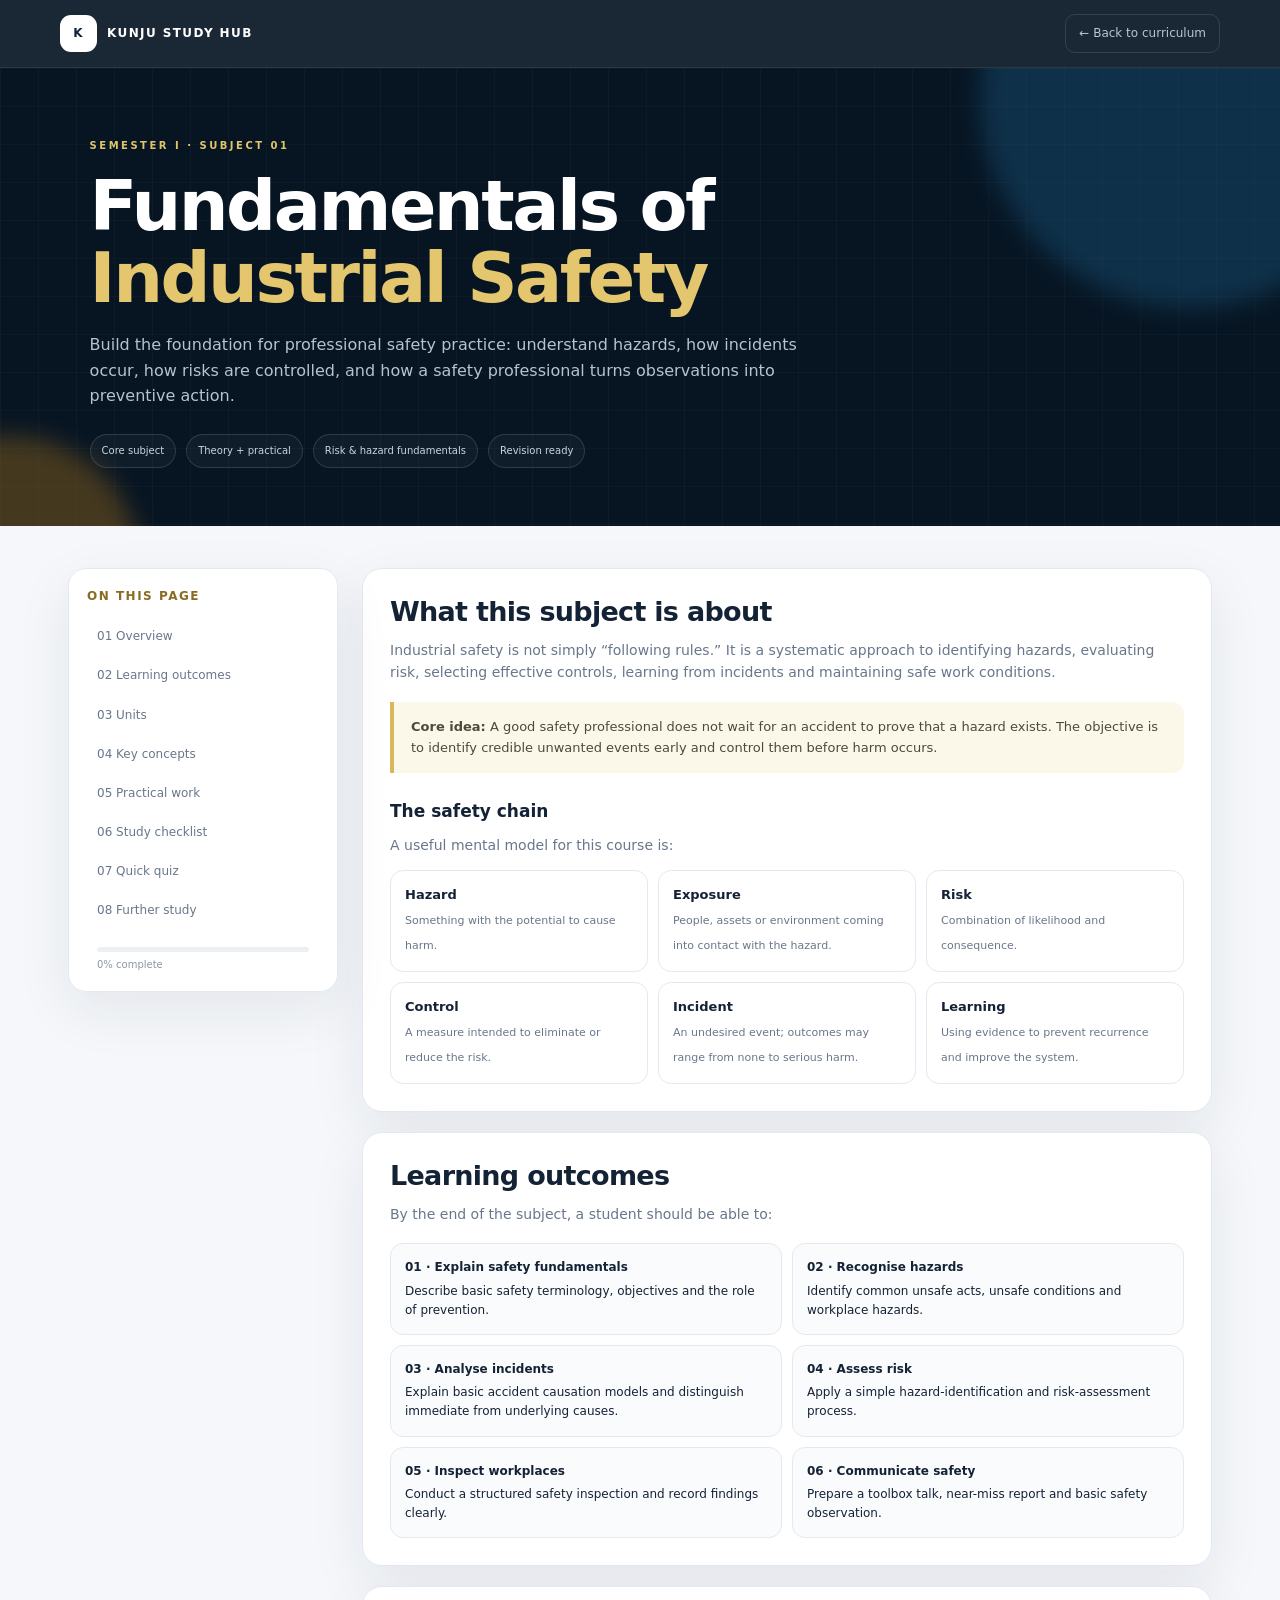
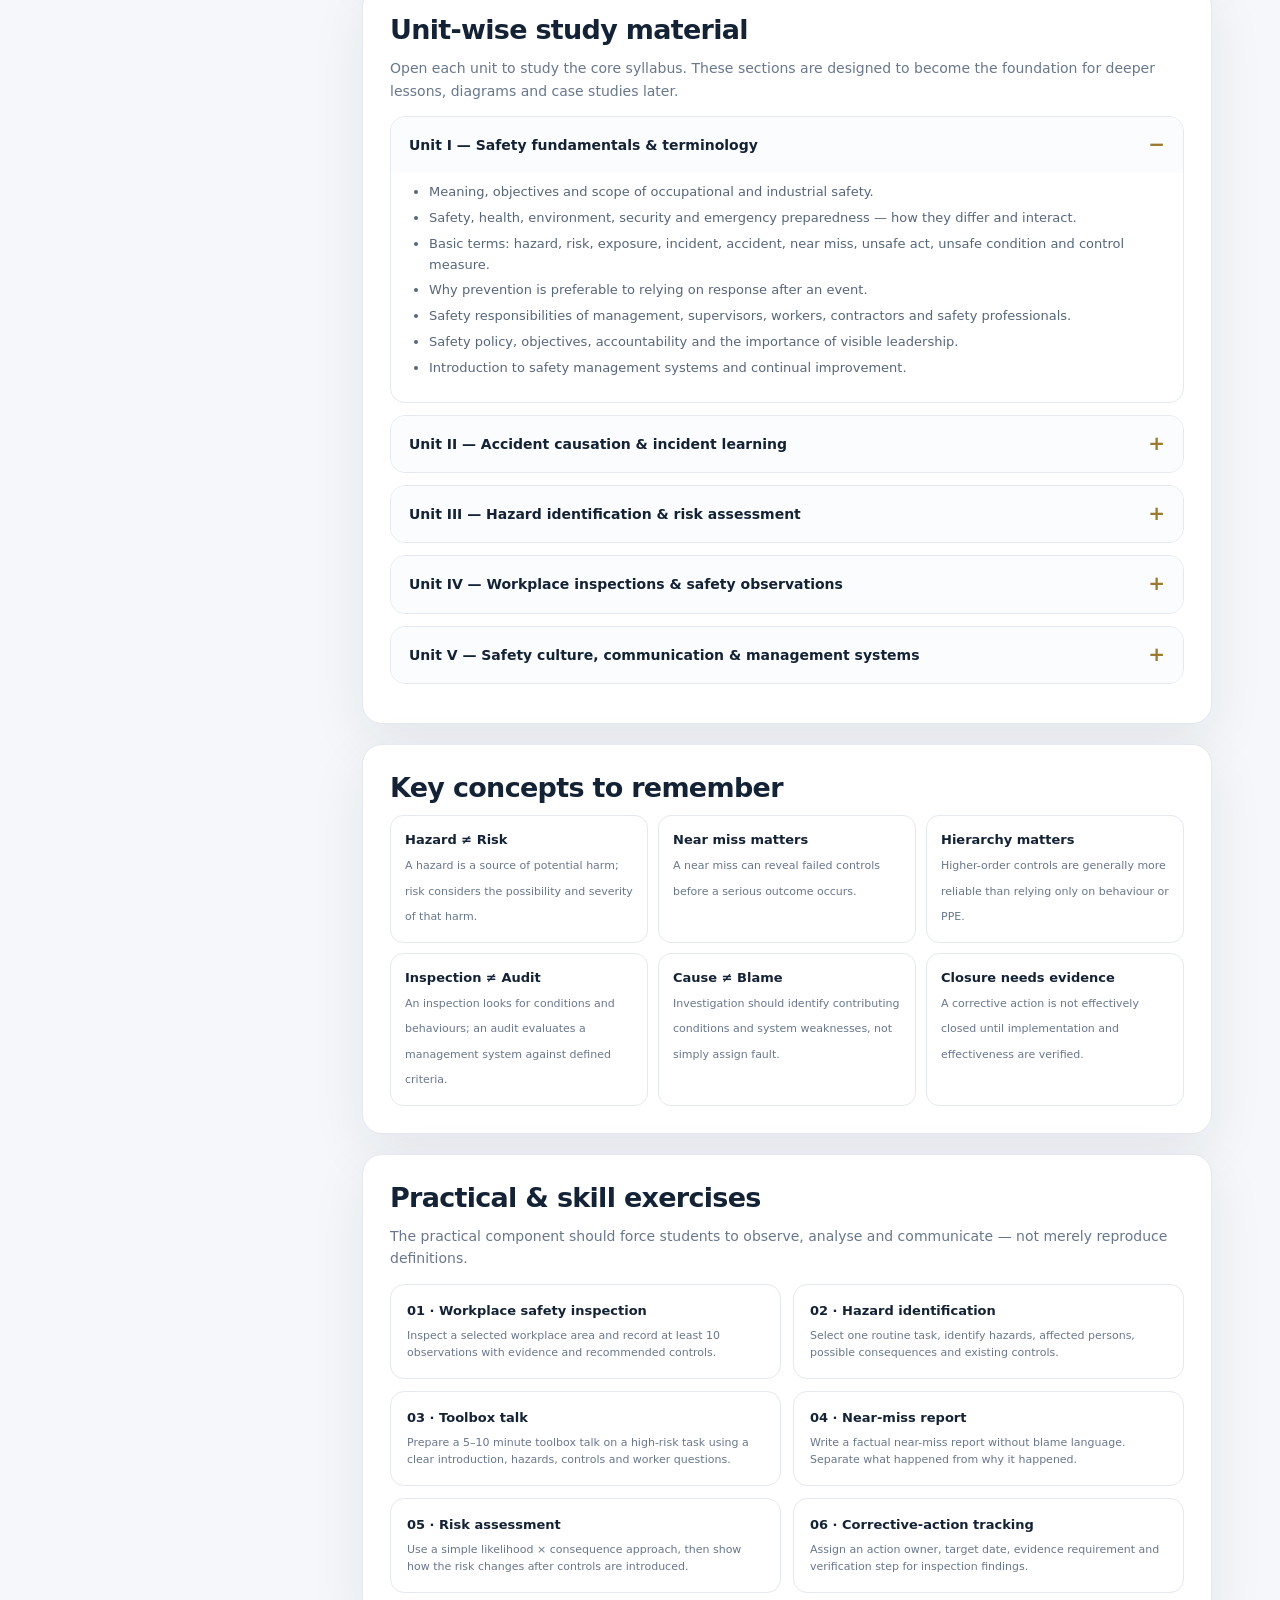
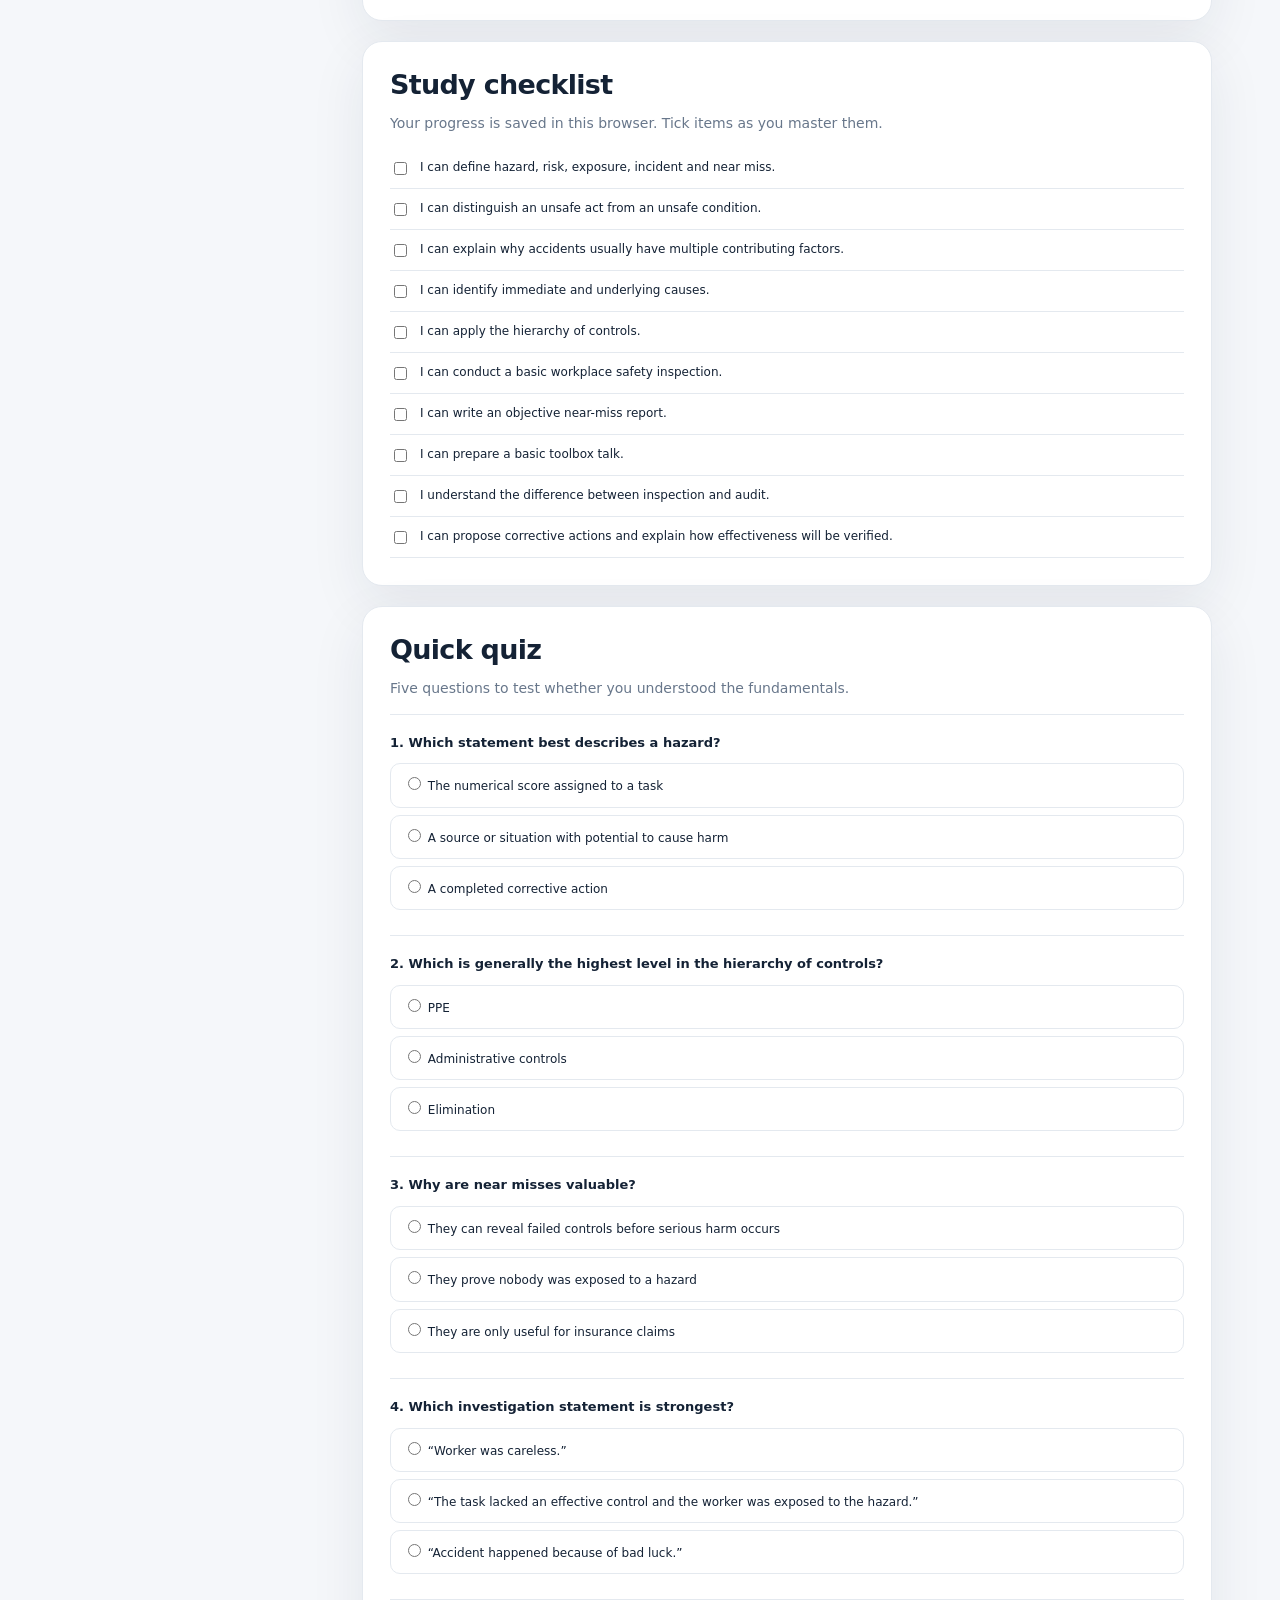
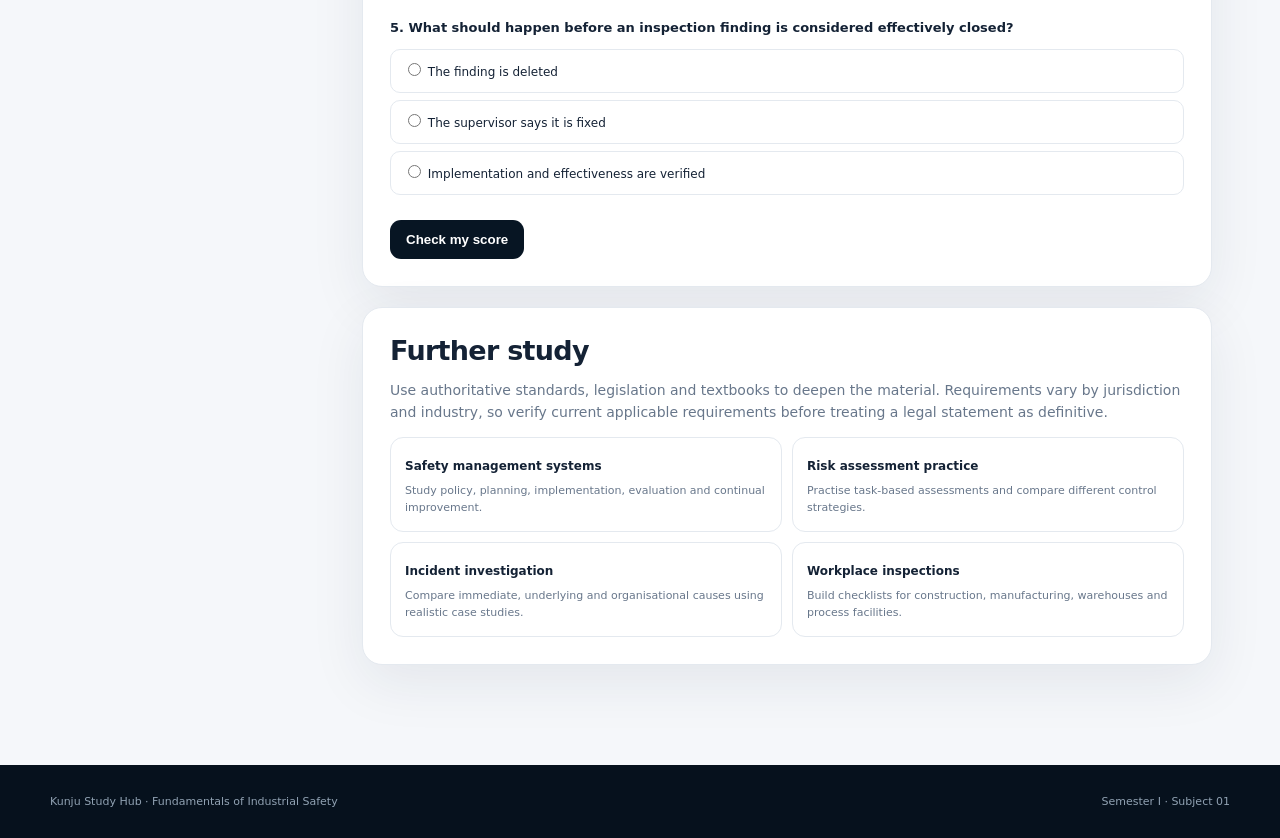
==== subject-01-industrial-safety.html @ e6381e98 "Add files via upload" ====
<!DOCTYPE html>
<html lang="en">
<head>
<meta charset="UTF-8">
<meta name="viewport" content="width=device-width, initial-scale=1.0">
<meta name="theme-color" content="#071523">
<title>Fundamentals of Industrial Safety | Kunju Study Hub</title>
<style>
:root{--bg:#f5f7fa;--panel:#fff;--ink:#142235;--muted:#68778b;--line:#e4e9ef;--navy:#071523;--gold:#d7b65d;--blue:#347bc9;--green:#2e9670;--danger:#c95555;--shadow:0 18px 55px rgba(20,40,65,.08)}
*{box-sizing:border-box}html{scroll-behavior:smooth}body{margin:0;font-family:Inter,ui-sans-serif,system-ui,-apple-system,"Segoe UI",sans-serif;background:var(--bg);color:var(--ink);line-height:1.6}a{text-decoration:none;color:inherit}
.top{position:sticky;top:0;z-index:30;height:68px;display:flex;align-items:center;justify-content:space-between;padding:0 clamp(16px,5vw,60px);background:rgba(7,21,35,.92);backdrop-filter:blur(18px);color:#fff;border-bottom:1px solid rgba(255,255,255,.08)}
.brand{display:flex;align-items:center;gap:10px;font-weight:800;letter-spacing:1.4px;font-size:12px}.mark{width:37px;height:37px;border-radius:11px;display:grid;place-items:center;background:#fff;color:#102236}.back{font-size:12px;color:#b8c5d2;border:1px solid rgba(255,255,255,.12);padding:9px 13px;border-radius:10px}.back:hover{color:#fff;border-color:rgba(255,255,255,.3)}
.hero{position:relative;overflow:hidden;background:var(--navy);color:#fff;padding:70px clamp(18px,7vw,90px) 58px}.hero:before{content:"";position:absolute;inset:0;background-image:linear-gradient(rgba(255,255,255,.025) 1px,transparent 1px),linear-gradient(90deg,rgba(255,255,255,.025) 1px,transparent 1px);background-size:38px 38px}.glow{position:absolute;border-radius:50%;filter:blur(12px);opacity:.4}.g1{width:420px;height:420px;background:#1a5a83;right:-120px;top:-180px}.g2{width:260px;height:260px;background:#a16d19;left:-120px;bottom:-170px}.hero-inner{position:relative;z-index:2;max-width:1180px;margin:auto}.crumb{color:#e0c56b;font-size:10px;font-weight:800;letter-spacing:2.5px;text-transform:uppercase;margin-bottom:16px}.hero h1{font-size:clamp(38px,6vw,70px);line-height:1.03;letter-spacing:-2.5px;margin:0 0 18px;max-width:850px}.hero h1 span{color:#e4c66e}.hero p{max-width:760px;color:#b5c2cf;font-size:16px;margin:0}.meta{display:flex;flex-wrap:wrap;gap:10px;margin-top:25px}.pill{padding:8px 11px;border:1px solid rgba(255,255,255,.13);border-radius:999px;font-size:10px;color:#c9d4df;background:rgba(255,255,255,.035)}
.wrap{max-width:1180px;margin:auto;padding:42px 18px 80px}.layout{display:grid;grid-template-columns:270px minmax(0,1fr);gap:24px}.sidebar{position:sticky;top:90px;align-self:start;background:var(--panel);border:1px solid var(--line);border-radius:18px;padding:18px;box-shadow:var(--shadow)}.sidebar h3{font-size:12px;margin:0 0 12px;text-transform:uppercase;letter-spacing:1.5px;color:#8a6b24}.sidebar a{display:block;padding:9px 10px;border-radius:9px;font-size:12px;color:var(--muted);margin:2px 0}.sidebar a:hover{background:#f1f4f7;color:var(--ink)}.progress{margin:17px 10px 5px;height:5px;background:#edf0f3;border-radius:99px;overflow:hidden}.progress span{display:block;height:100%;width:0;background:var(--gold);transition:.3s}.progress-label{font-size:10px;color:#8a97a6;margin:0 10px}
.card{background:var(--panel);border:1px solid var(--line);border-radius:20px;box-shadow:var(--shadow);padding:27px;margin-bottom:20px}.card h2{font-size:27px;letter-spacing:-.7px;line-height:1.15;margin:0 0 12px}.card h3{font-size:17px;margin:25px 0 8px}.lead{font-size:14px;color:var(--muted);margin-top:0}.callout{border-left:4px solid var(--gold);background:#fbf7e9;padding:15px 17px;border-radius:0 12px 12px 0;margin:18px 0;color:#4f4a38;font-size:13px}
.outcomes{display:grid;grid-template-columns:repeat(2,1fr);gap:10px;margin-top:18px}.outcome{padding:14px;border:1px solid var(--line);border-radius:13px;background:#fafbfd;font-size:12px}.outcome b{display:block;margin-bottom:4px;font-size:12px}
.unit{border:1px solid var(--line);border-radius:15px;margin:12px 0;overflow:hidden}.unit summary{cursor:pointer;list-style:none;padding:17px 18px;font-weight:750;font-size:14px;background:#fbfcfd;display:flex;justify-content:space-between;gap:15px}.unit summary::-webkit-details-marker{display:none}.unit summary:after{content:"+";font-size:20px;color:#9a7a2c;line-height:1}.unit[open] summary:after{content:"−"}.unit-body{padding:0 18px 18px;color:#566679;font-size:13px}.unit-body ul{margin:9px 0 0;padding-left:20px}.unit-body li{margin:5px 0}
.keygrid{display:grid;grid-template-columns:repeat(3,1fr);gap:10px}.key{border:1px solid var(--line);padding:14px;border-radius:13px}.key strong{display:block;font-size:13px}.key span{font-size:11px;color:var(--muted)}
.practical{display:grid;grid-template-columns:repeat(2,1fr);gap:12px}.practice{border:1px solid var(--line);border-radius:14px;padding:16px}.practice b{display:block;margin-bottom:5px;font-size:13px}.practice p{font-size:11px;color:var(--muted);margin:0}
.checklist label{display:flex;gap:10px;align-items:flex-start;padding:10px 0;border-bottom:1px solid var(--line);font-size:12px}.checklist input{margin-top:4px;accent-color:#b58b28}
.quiz-q{border-top:1px solid var(--line);padding:18px 0}.quiz-q:first-child{border-top:0}.quiz-q p{font-weight:700;font-size:13px;margin:0 0 10px}.option{display:block;margin:7px 0;padding:10px 12px;border:1px solid var(--line);border-radius:10px;font-size:12px;cursor:pointer}.option:hover{background:#f6f8fa}.option.correct{border-color:#54a77f;background:#edf8f2}.option.wrong{border-color:#d77b7b;background:#fff1f1}.quiz-btn{border:0;background:var(--navy);color:#fff;padding:12px 16px;border-radius:11px;font-weight:750;cursor:pointer}.result{display:none;margin-top:15px;padding:13px;border-radius:11px;background:#eef4f8;font-size:12px}
.resources{display:grid;grid-template-columns:repeat(2,1fr);gap:10px}.resource{border:1px solid var(--line);border-radius:13px;padding:14px}.resource b{font-size:12px}.resource p{font-size:11px;color:var(--muted);margin:4px 0 0}
footer{background:#06111d;color:#91a2b3;padding:28px 18px;font-size:11px}.footer-inner{max-width:1180px;margin:auto;display:flex;justify-content:space-between;gap:20px}
@media(max-width:850px){.layout{grid-template-columns:1fr}.sidebar{position:static}.keygrid{grid-template-columns:repeat(2,1fr)}}@media(max-width:600px){.hero{padding-top:48px}.hero h1{letter-spacing:-1.5px}.card{padding:21px}.outcomes,.practical,.resources{grid-template-columns:1fr}.keygrid{grid-template-columns:1fr}.top{height:62px}.back{padding:8px 10px;font-size:11px}}
</style>
</head>
<body>
<header class="top">
  <a class="brand" href="index.html"><span class="mark">K</span><span>KUNJU STUDY HUB</span></a>
  <a class="back" href="index.html">← Back to curriculum</a>
</header>

<section class="hero">
  <div class="glow g1"></div><div class="glow g2"></div>
  <div class="hero-inner">
    <div class="crumb">Semester I · Subject 01</div>
    <h1>Fundamentals of <span>Industrial Safety</span></h1>
    <p>Build the foundation for professional safety practice: understand hazards, how incidents occur, how risks are controlled, and how a safety professional turns observations into preventive action.</p>
    <div class="meta"><span class="pill">Core subject</span><span class="pill">Theory + practical</span><span class="pill">Risk & hazard fundamentals</span><span class="pill">Revision ready</span></div>
  </div>
</section>

<div class="wrap"><div class="layout">
<aside class="sidebar">
  <h3>On this page</h3>
  <a href="#overview">01 Overview</a><a href="#outcomes">02 Learning outcomes</a><a href="#units">03 Units</a><a href="#concepts">04 Key concepts</a><a href="#practical">05 Practical work</a><a href="#checklist">06 Study checklist</a><a href="#quiz">07 Quick quiz</a><a href="#resources">08 Further study</a>
  <div class="progress"><span id="progressBar"></span></div><p class="progress-label" id="progressLabel">0% complete</p>
</aside>

<main class="main">
<section class="card" id="overview">
<h2>What this subject is about</h2>
<p class="lead">Industrial safety is not simply “following rules.” It is a systematic approach to identifying hazards, evaluating risk, selecting effective controls, learning from incidents and maintaining safe work conditions.</p>
<div class="callout"><strong>Core idea:</strong> A good safety professional does not wait for an accident to prove that a hazard exists. The objective is to identify credible unwanted events early and control them before harm occurs.</div>
<h3>The safety chain</h3>
<p class="lead">A useful mental model for this course is:</p>
<div class="keygrid">
<div class="key"><strong>Hazard</strong><span>Something with the potential to cause harm.</span></div>
<div class="key"><strong>Exposure</strong><span>People, assets or environment coming into contact with the hazard.</span></div>
<div class="key"><strong>Risk</strong><span>Combination of likelihood and consequence.</span></div>
<div class="key"><strong>Control</strong><span>A measure intended to eliminate or reduce the risk.</span></div>
<div class="key"><strong>Incident</strong><span>An undesired event; outcomes may range from none to serious harm.</span></div>
<div class="key"><strong>Learning</strong><span>Using evidence to prevent recurrence and improve the system.</span></div>
</div></section>

<section class="card" id="outcomes">
<h2>Learning outcomes</h2><p class="lead">By the end of the subject, a student should be able to:</p>
<div class="outcomes">
<div class="outcome"><b>01 · Explain safety fundamentals</b>Describe basic safety terminology, objectives and the role of prevention.</div>
<div class="outcome"><b>02 · Recognise hazards</b>Identify common unsafe acts, unsafe conditions and workplace hazards.</div>
<div class="outcome"><b>03 · Analyse incidents</b>Explain basic accident causation models and distinguish immediate from underlying causes.</div>
<div class="outcome"><b>04 · Assess risk</b>Apply a simple hazard-identification and risk-assessment process.</div>
<div class="outcome"><b>05 · Inspect workplaces</b>Conduct a structured safety inspection and record findings clearly.</div>
<div class="outcome"><b>06 · Communicate safety</b>Prepare a toolbox talk, near-miss report and basic safety observation.</div>
</div></section>

<section class="card" id="units">
<h2>Unit-wise study material</h2><p class="lead">Open each unit to study the core syllabus. These sections are designed to become the foundation for deeper lessons, diagrams and case studies later.</p>

<details class="unit" open><summary>Unit I — Safety fundamentals & terminology</summary><div class="unit-body"><ul>
<li>Meaning, objectives and scope of occupational and industrial safety.</li><li>Safety, health, environment, security and emergency preparedness — how they differ and interact.</li><li>Basic terms: hazard, risk, exposure, incident, accident, near miss, unsafe act, unsafe condition and control measure.</li><li>Why prevention is preferable to relying on response after an event.</li><li>Safety responsibilities of management, supervisors, workers, contractors and safety professionals.</li><li>Safety policy, objectives, accountability and the importance of visible leadership.</li><li>Introduction to safety management systems and continual improvement.</li>
</ul></div></details>

<details class="unit"><summary>Unit II — Accident causation & incident learning</summary><div class="unit-body"><ul>
<li>Why accidents are usually the result of multiple contributing factors rather than one isolated mistake.</li><li>Unsafe acts and unsafe conditions as immediate contributors.</li><li>Human factors, supervision, procedures, training, equipment condition and organisational factors.</li><li>Basic accident-causation models: sequential models, multiple-causation thinking and barrier concepts.</li><li>Incident, accident and near-miss reporting.</li><li>Immediate, underlying and root/system causes — and why “operator error” is often an incomplete conclusion.</li><li>Corrective and preventive actions: making actions specific, responsible, measurable and verifiable.</li>
</ul></div></details>

<details class="unit"><summary>Unit III — Hazard identification & risk assessment</summary><div class="unit-body"><ul>
<li>Hazard categories: physical, chemical, biological, ergonomic, mechanical, electrical and process-related hazards.</li><li>Hazard identification through observation, task analysis, inspection, incident history and worker consultation.</li><li>Risk as a combination of likelihood and consequence.</li><li>Risk matrices and their limitations — a matrix is a decision aid, not a substitute for engineering judgement.</li><li>Hierarchy of controls: elimination, substitution, engineering controls, administrative controls and PPE.</li><li>Residual risk and the need to verify that controls actually work.</li>
</ul><div class="callout"><strong>Professional habit:</strong> When recommending a control, ask “Can the hazard be removed or engineered out?” before jumping directly to PPE or instructions.</div></div></details>

<details class="unit"><summary>Unit IV — Workplace inspections & safety observations</summary><div class="unit-body"><ul>
<li>Purpose and types of inspections: routine, planned, focused, statutory/regulatory where applicable, and post-incident.</li><li>Inspection planning: scope, checklist, responsible persons, area boundaries and evidence to collect.</li><li>Observing housekeeping, access/egress, guarding, electrical systems, lifting, work at height, PPE, emergency equipment and chemical storage.</li><li>Recording findings using objective language: what was observed, where, when and what evidence supports the finding.</li><li>Prioritising findings according to risk and assigning corrective actions.</li><li>Closing the loop: verification of corrective action rather than merely marking an item “closed.”</li>
</ul></div></details>

<details class="unit"><summary>Unit V — Safety culture, communication & management systems</summary><div class="unit-body"><ul>
<li>Safety culture and the influence of leadership, supervision, reporting climate and workforce involvement.</li><li>Toolbox meetings and pre-job safety communication.</li><li>Safety committees, worker participation and consultation.</li><li>Training, competency and communication of critical controls.</li><li>Safety performance indicators: leading and lagging indicators.</li><li>Safety audits, management review and continual improvement.</li><li>Professional ethics: accurate reporting, evidence-based recommendations and refusing to hide unsafe conditions.</li>
</ul></div></details>
</section>

<section class="card" id="concepts"><h2>Key concepts to remember</h2><div class="keygrid">
<div class="key"><strong>Hazard ≠ Risk</strong><span>A hazard is a source of potential harm; risk considers the possibility and severity of that harm.</span></div>
<div class="key"><strong>Near miss matters</strong><span>A near miss can reveal failed controls before a serious outcome occurs.</span></div>
<div class="key"><strong>Hierarchy matters</strong><span>Higher-order controls are generally more reliable than relying only on behaviour or PPE.</span></div>
<div class="key"><strong>Inspection ≠ Audit</strong><span>An inspection looks for conditions and behaviours; an audit evaluates a management system against defined criteria.</span></div>
<div class="key"><strong>Cause ≠ Blame</strong><span>Investigation should identify contributing conditions and system weaknesses, not simply assign fault.</span></div>
<div class="key"><strong>Closure needs evidence</strong><span>A corrective action is not effectively closed until implementation and effectiveness are verified.</span></div>
</div></section>

<section class="card" id="practical"><h2>Practical & skill exercises</h2><p class="lead">The practical component should force students to observe, analyse and communicate — not merely reproduce definitions.</p><div class="practical">
<div class="practice"><b>01 · Workplace safety inspection</b><p>Inspect a selected workplace area and record at least 10 observations with evidence and recommended controls.</p></div>
<div class="practice"><b>02 · Hazard identification</b><p>Select one routine task, identify hazards, affected persons, possible consequences and existing controls.</p></div>
<div class="practice"><b>03 · Toolbox talk</b><p>Prepare a 5–10 minute toolbox talk on a high-risk task using a clear introduction, hazards, controls and worker questions.</p></div>
<div class="practice"><b>04 · Near-miss report</b><p>Write a factual near-miss report without blame language. Separate what happened from why it happened.</p></div>
<div class="practice"><b>05 · Risk assessment</b><p>Use a simple likelihood × consequence approach, then show how the risk changes after controls are introduced.</p></div>
<div class="practice"><b>06 · Corrective-action tracking</b><p>Assign an action owner, target date, evidence requirement and verification step for inspection findings.</p></div>
</div></section>

<section class="card" id="checklist"><h2>Study checklist</h2><p class="lead">Your progress is saved in this browser. Tick items as you master them.</p><div class="checklist">
<label><input type="checkbox" data-progress> I can define hazard, risk, exposure, incident and near miss.</label>
<label><input type="checkbox" data-progress> I can distinguish an unsafe act from an unsafe condition.</label>
<label><input type="checkbox" data-progress> I can explain why accidents usually have multiple contributing factors.</label>
<label><input type="checkbox" data-progress> I can identify immediate and underlying causes.</label>
<label><input type="checkbox" data-progress> I can apply the hierarchy of controls.</label>
<label><input type="checkbox" data-progress> I can conduct a basic workplace safety inspection.</label>
<label><input type="checkbox" data-progress> I can write an objective near-miss report.</label>
<label><input type="checkbox" data-progress> I can prepare a basic toolbox talk.</label>
<label><input type="checkbox" data-progress> I understand the difference between inspection and audit.</label>
<label><input type="checkbox" data-progress> I can propose corrective actions and explain how effectiveness will be verified.</label>
</div></section>

<section class="card" id="quiz"><h2>Quick quiz</h2><p class="lead">Five questions to test whether you understood the fundamentals.</p>
<div class="quiz-q" data-answer="b"><p>1. Which statement best describes a hazard?</p><label class="option"><input type="radio" name="q1" value="a"> The numerical score assigned to a task</label><label class="option"><input type="radio" name="q1" value="b"> A source or situation with potential to cause harm</label><label class="option"><input type="radio" name="q1" value="c"> A completed corrective action</label></div>
<div class="quiz-q" data-answer="c"><p>2. Which is generally the highest level in the hierarchy of controls?</p><label class="option"><input type="radio" name="q2" value="a"> PPE</label><label class="option"><input type="radio" name="q2" value="b"> Administrative controls</label><label class="option"><input type="radio" name="q2" value="c"> Elimination</label></div>
<div class="quiz-q" data-answer="a"><p>3. Why are near misses valuable?</p><label class="option"><input type="radio" name="q3" value="a"> They can reveal failed controls before serious harm occurs</label><label class="option"><input type="radio" name="q3" value="b"> They prove nobody was exposed to a hazard</label><label class="option"><input type="radio" name="q3" value="c"> They are only useful for insurance claims</label></div>
<div class="quiz-q" data-answer="b"><p>4. Which investigation statement is strongest?</p><label class="option"><input type="radio" name="q4" value="a"> “Worker was careless.”</label><label class="option"><input type="radio" name="q4" value="b"> “The task lacked an effective control and the worker was exposed to the hazard.”</label><label class="option"><input type="radio" name="q4" value="c"> “Accident happened because of bad luck.”</label></div>
<div class="quiz-q" data-answer="c"><p>5. What should happen before an inspection finding is considered effectively closed?</p><label class="option"><input type="radio" name="q5" value="a"> The finding is deleted</label><label class="option"><input type="radio" name="q5" value="b"> The supervisor says it is fixed</label><label class="option"><input type="radio" name="q5" value="c"> Implementation and effectiveness are verified</label></div>
<button class="quiz-btn" id="quizBtn">Check my score</button><div class="result" id="quizResult"></div></section>

<section class="card" id="resources"><h2>Further study</h2><p class="lead">Use authoritative standards, legislation and textbooks to deepen the material. Requirements vary by jurisdiction and industry, so verify current applicable requirements before treating a legal statement as definitive.</p><div class="resources">
<div class="resource"><b>Safety management systems</b><p>Study policy, planning, implementation, evaluation and continual improvement.</p></div>
<div class="resource"><b>Risk assessment practice</b><p>Practise task-based assessments and compare different control strategies.</p></div>
<div class="resource"><b>Incident investigation</b><p>Compare immediate, underlying and organisational causes using realistic case studies.</p></div>
<div class="resource"><b>Workplace inspections</b><p>Build checklists for construction, manufacturing, warehouses and process facilities.</p></div>
</div></section>
</main></div></div>

<footer><div class="footer-inner"><span>Kunju Study Hub · Fundamentals of Industrial Safety</span><span>Semester I · Subject 01</span></div></footer>

<script>
const checks=[...document.querySelectorAll('[data-progress]')];
const key='kunju-safety-fundamentals-progress';
function updateProgress(){const done=checks.filter(c=>c.checked).length;const pct=Math.round(done/checks.length*100);document.getElementById('progressBar').style.width=pct+'%';document.getElementById('progressLabel').textContent=pct+'% complete';localStorage.setItem(key,JSON.stringify(checks.map(c=>c.checked)));}
try{const saved=JSON.parse(localStorage.getItem(key)||'[]');checks.forEach((c,i)=>c.checked=!!saved[i]);}catch(e){}
checks.forEach(c=>c.addEventListener('change',updateProgress));updateProgress();
document.getElementById('quizBtn').addEventListener('click',()=>{const qs=[...document.querySelectorAll('.quiz-q')];let score=0;qs.forEach(q=>{const answer=q.dataset.answer;q.querySelectorAll('.option').forEach(o=>o.classList.remove('correct','wrong'));const selected=q.querySelector('input:checked');if(selected){if(selected.value===answer){score++;selected.parentElement.classList.add('correct')}else{selected.parentElement.classList.add('wrong');const correct=q.querySelector('input[value="'+answer+'"]');if(correct)correct.parentElement.classList.add('correct');}}});const result=document.getElementById('quizResult');result.style.display='block';result.textContent=`Score: ${score}/${qs.length}. ${score===5?'Excellent — you have a strong grasp of the fundamentals.':score>=3?'Good foundation. Review the highlighted answers and revisit the relevant units.':'Review the units above and try the quiz again.'}`;});
</script>
</body>
</html>
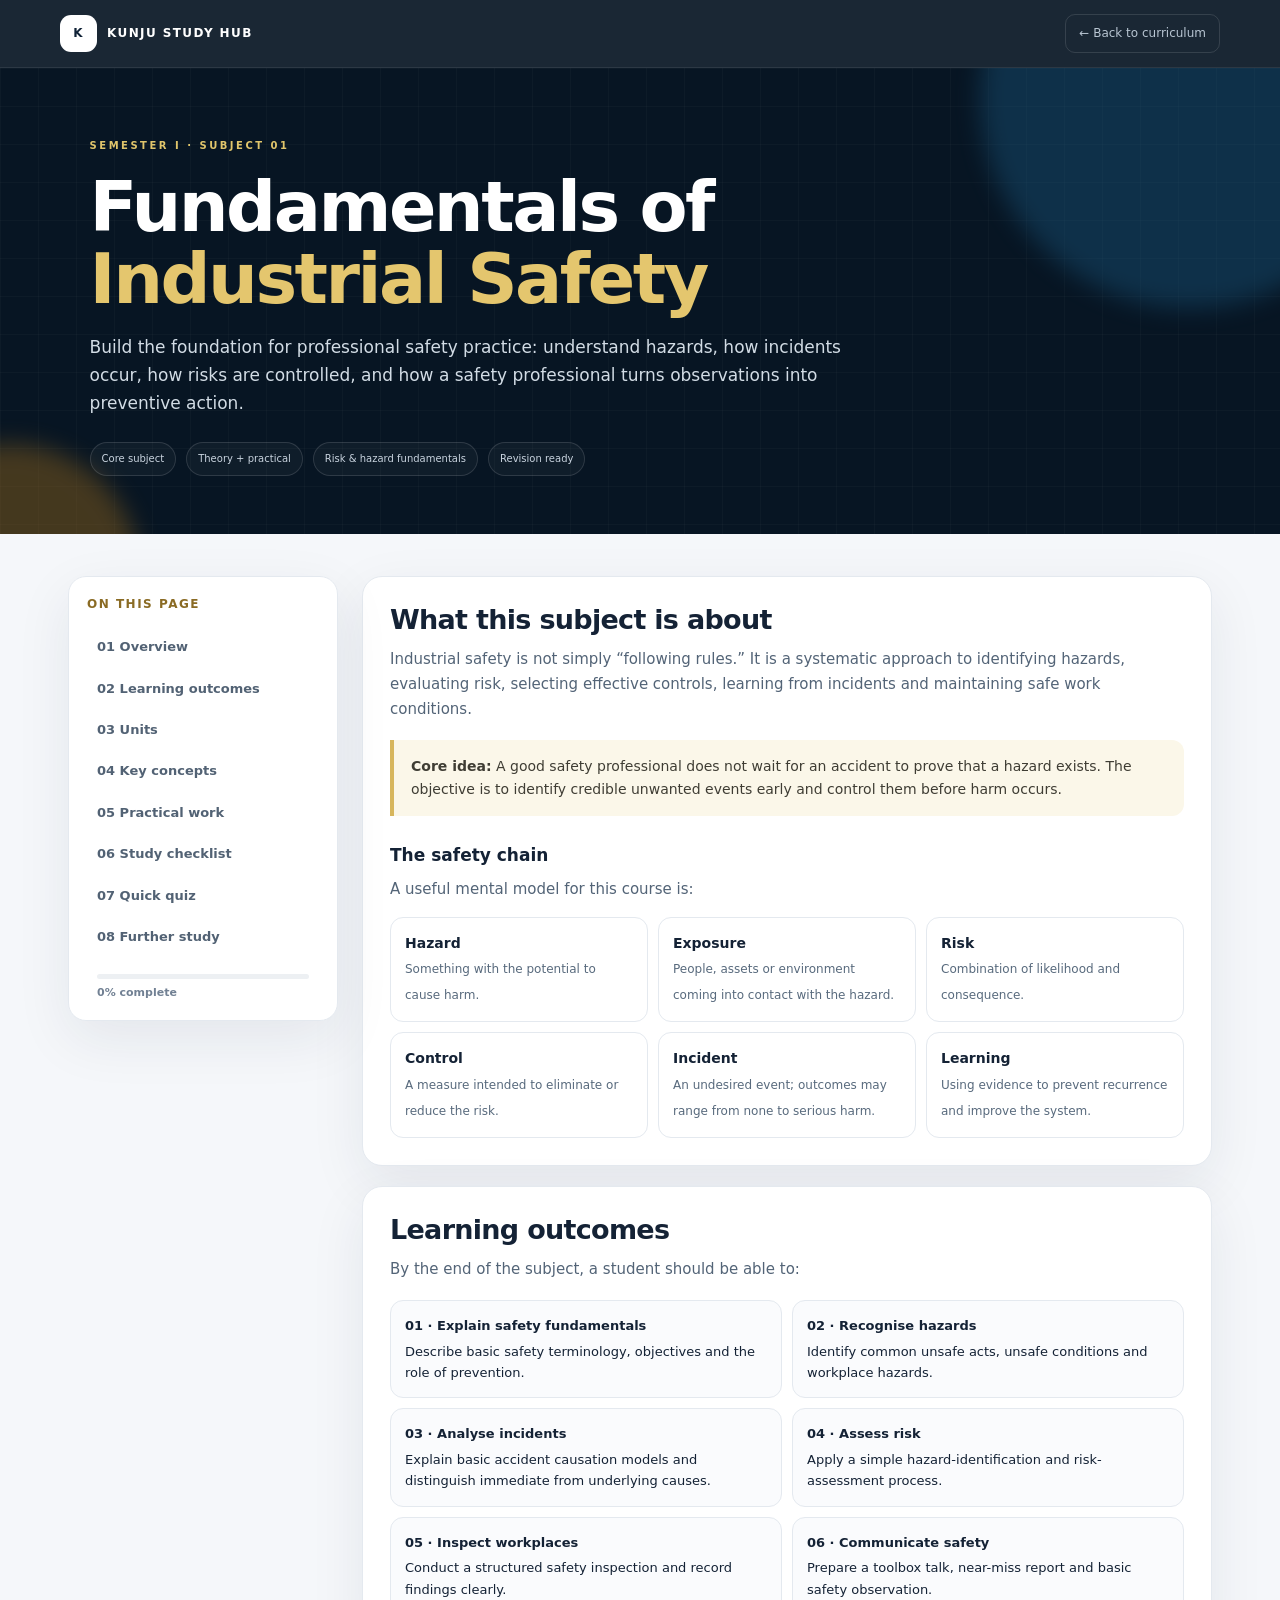
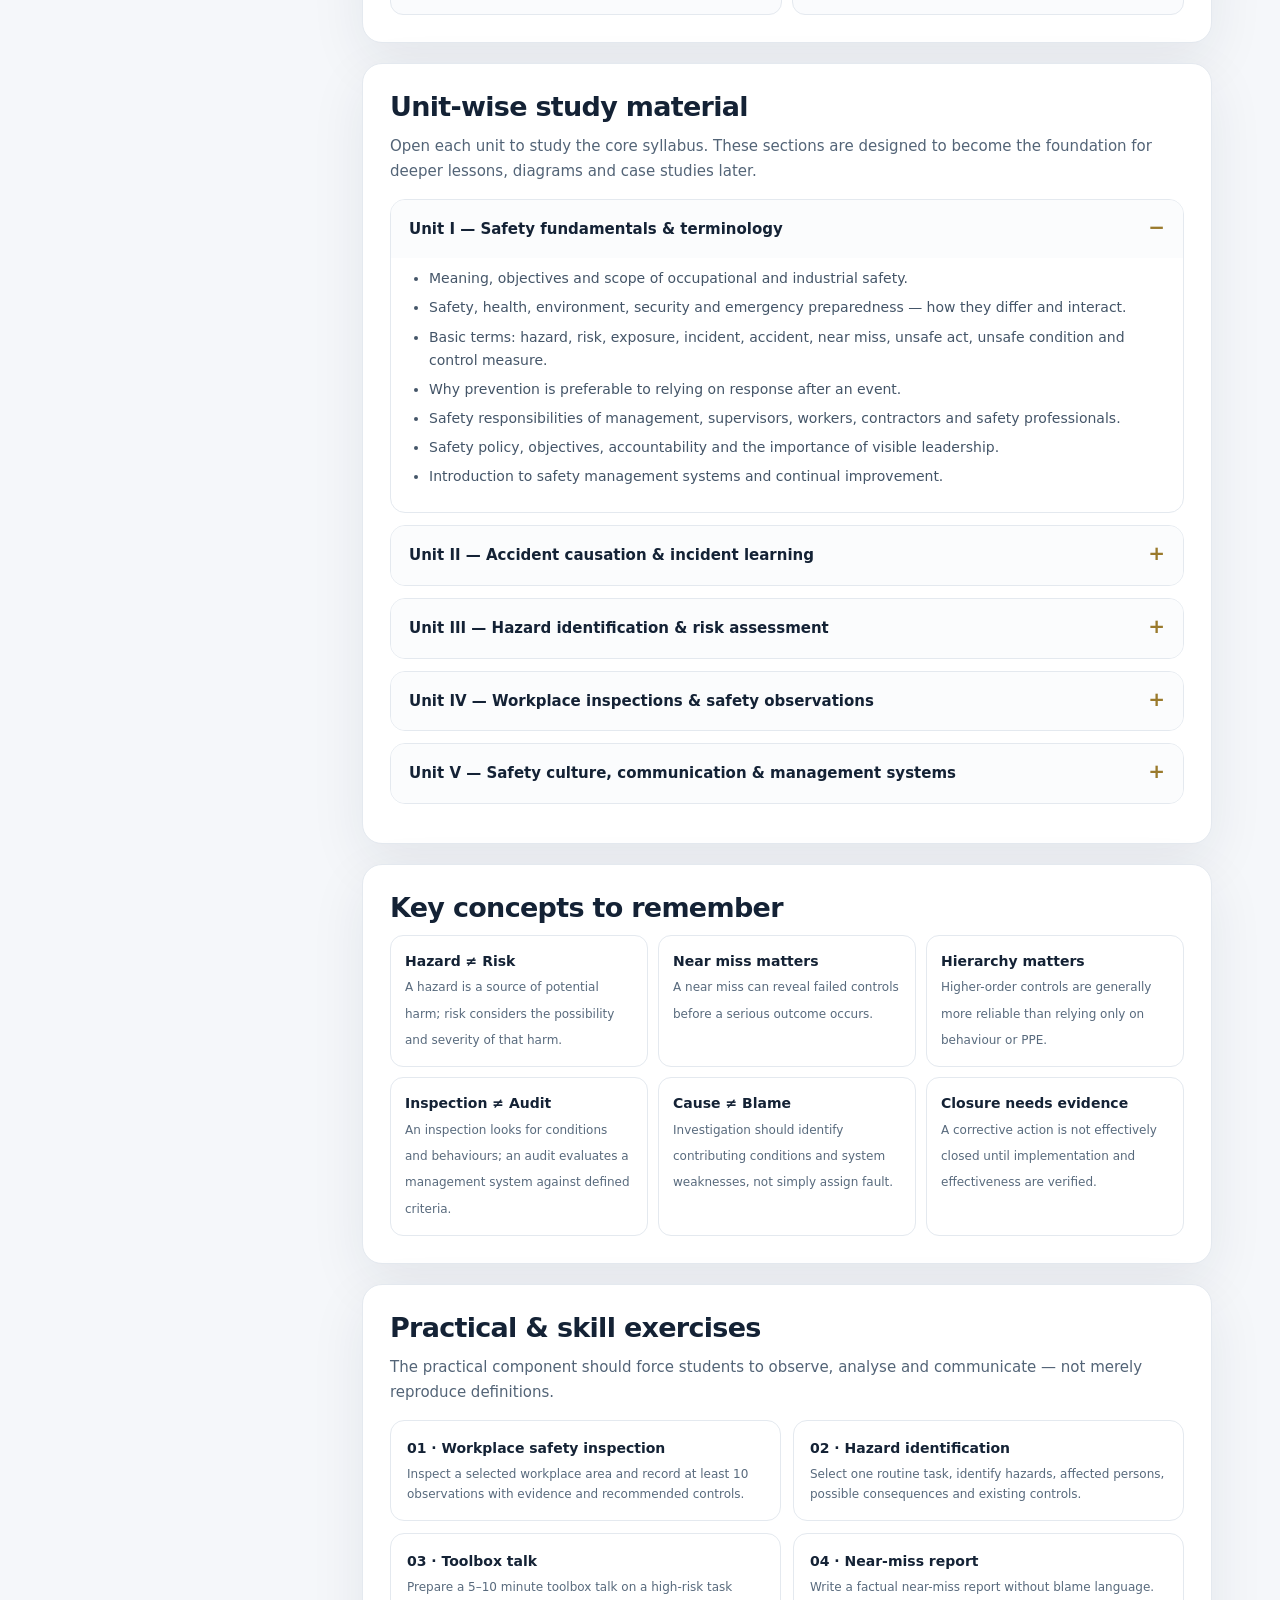
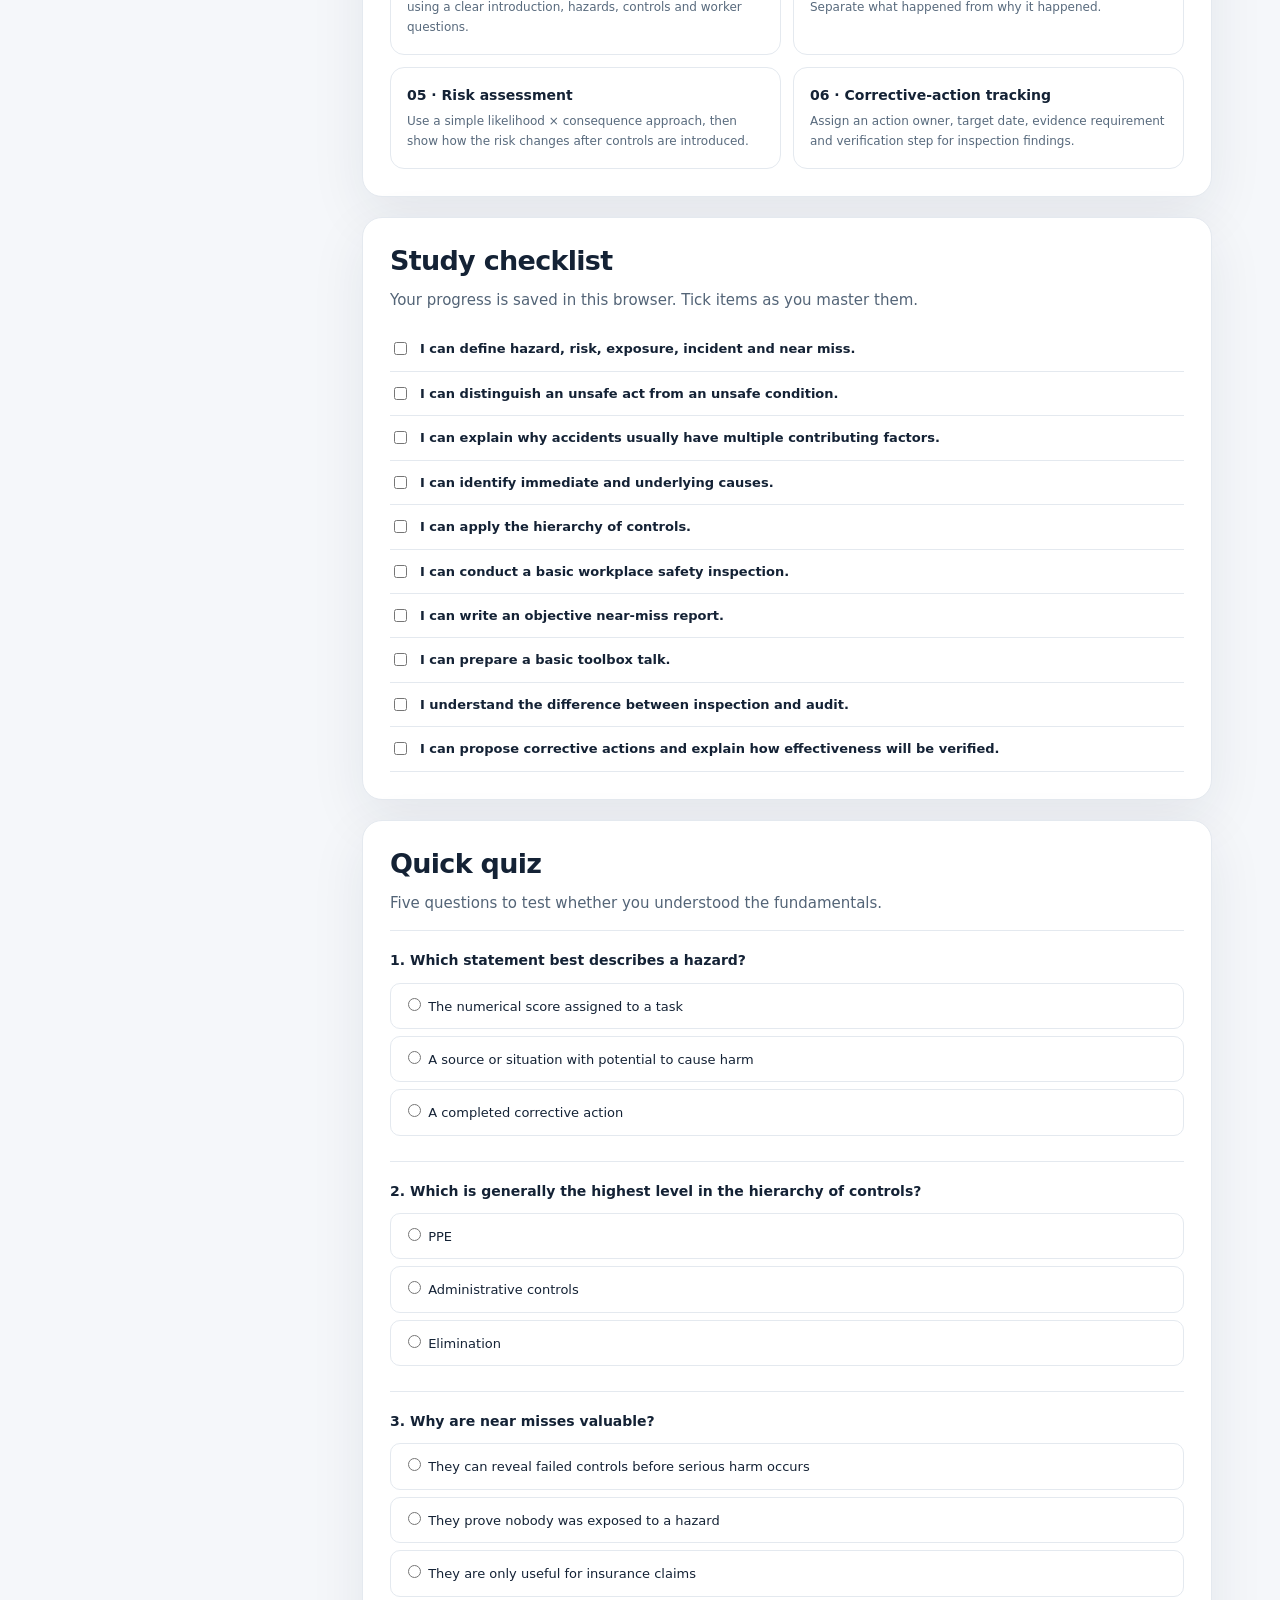
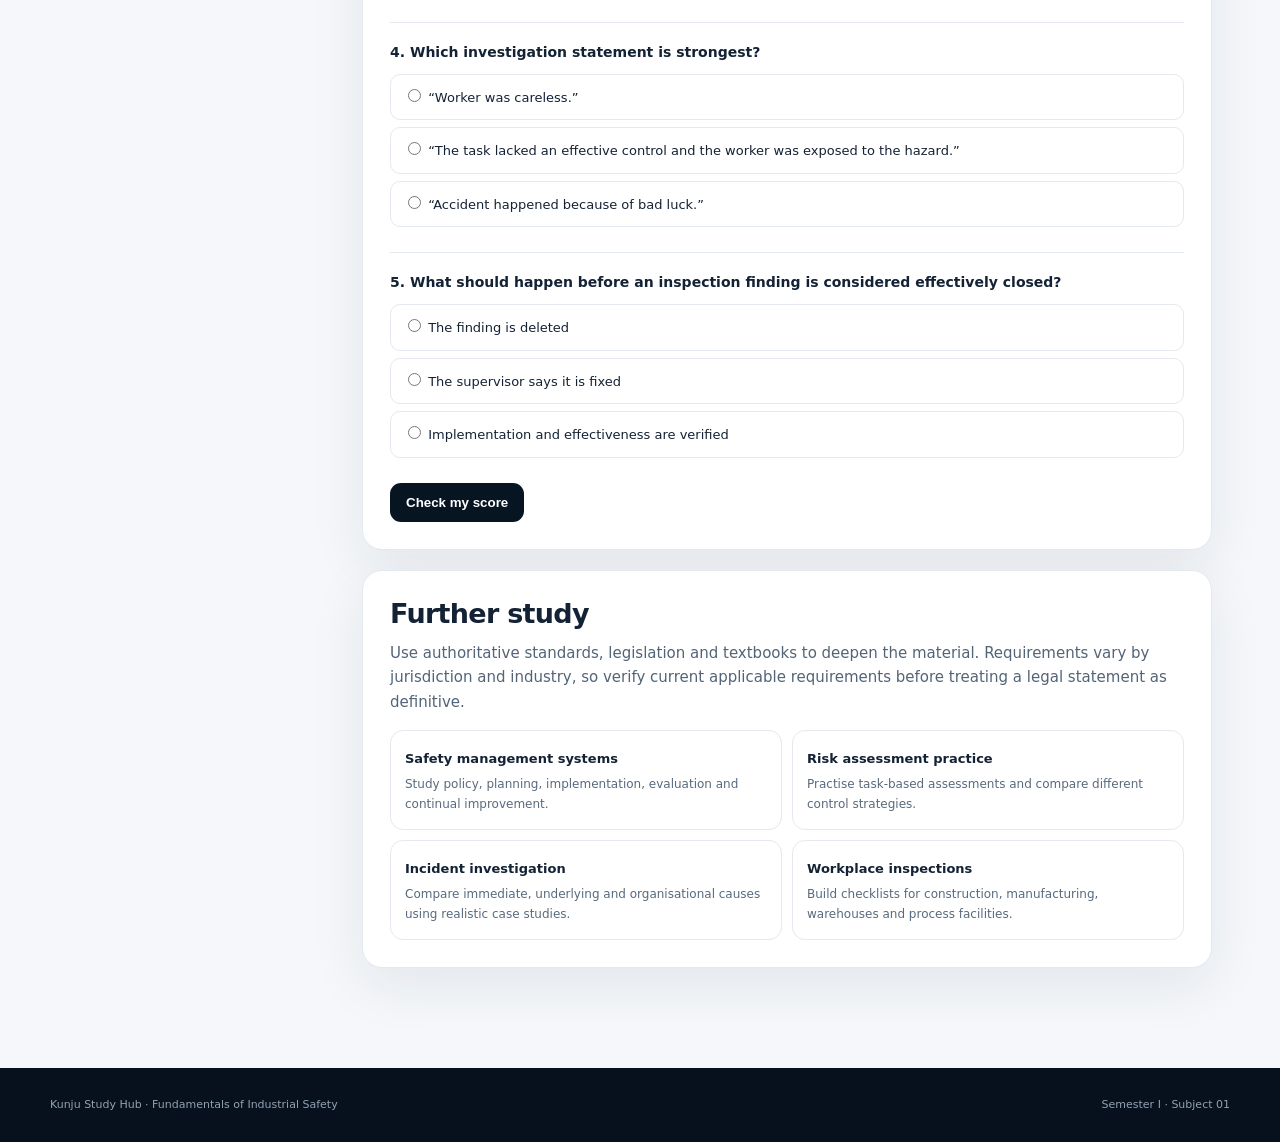
==== commit 6b438b6a: "Add files via upload" ====
--- a/subject-01-industrial-safety.html
+++ b/subject-01-industrial-safety.html
@@ -7,21 +7,21 @@
 <title>Fundamentals of Industrial Safety | Kunju Study Hub</title>
 <style>
 :root{--bg:#f5f7fa;--panel:#fff;--ink:#142235;--muted:#68778b;--line:#e4e9ef;--navy:#071523;--gold:#d7b65d;--blue:#347bc9;--green:#2e9670;--danger:#c95555;--shadow:0 18px 55px rgba(20,40,65,.08)}
-*{box-sizing:border-box}html{scroll-behavior:smooth}body{margin:0;font-family:Inter,ui-sans-serif,system-ui,-apple-system,"Segoe UI",sans-serif;background:var(--bg);color:var(--ink);line-height:1.6}a{text-decoration:none;color:inherit}
+*{box-sizing:border-box}html{scroll-behavior:smooth}body{margin:0;font-family:Inter,ui-sans-serif,system-ui,-apple-system,"Segoe UI",sans-serif;background:var(--bg);color:var(--ink);line-height:1.65;font-weight:450}a{text-decoration:none;color:inherit}
 .top{position:sticky;top:0;z-index:30;height:68px;display:flex;align-items:center;justify-content:space-between;padding:0 clamp(16px,5vw,60px);background:rgba(7,21,35,.92);backdrop-filter:blur(18px);color:#fff;border-bottom:1px solid rgba(255,255,255,.08)}
 .brand{display:flex;align-items:center;gap:10px;font-weight:800;letter-spacing:1.4px;font-size:12px}.mark{width:37px;height:37px;border-radius:11px;display:grid;place-items:center;background:#fff;color:#102236}.back{font-size:12px;color:#b8c5d2;border:1px solid rgba(255,255,255,.12);padding:9px 13px;border-radius:10px}.back:hover{color:#fff;border-color:rgba(255,255,255,.3)}
-.hero{position:relative;overflow:hidden;background:var(--navy);color:#fff;padding:70px clamp(18px,7vw,90px) 58px}.hero:before{content:"";position:absolute;inset:0;background-image:linear-gradient(rgba(255,255,255,.025) 1px,transparent 1px),linear-gradient(90deg,rgba(255,255,255,.025) 1px,transparent 1px);background-size:38px 38px}.glow{position:absolute;border-radius:50%;filter:blur(12px);opacity:.4}.g1{width:420px;height:420px;background:#1a5a83;right:-120px;top:-180px}.g2{width:260px;height:260px;background:#a16d19;left:-120px;bottom:-170px}.hero-inner{position:relative;z-index:2;max-width:1180px;margin:auto}.crumb{color:#e0c56b;font-size:10px;font-weight:800;letter-spacing:2.5px;text-transform:uppercase;margin-bottom:16px}.hero h1{font-size:clamp(38px,6vw,70px);line-height:1.03;letter-spacing:-2.5px;margin:0 0 18px;max-width:850px}.hero h1 span{color:#e4c66e}.hero p{max-width:760px;color:#b5c2cf;font-size:16px;margin:0}.meta{display:flex;flex-wrap:wrap;gap:10px;margin-top:25px}.pill{padding:8px 11px;border:1px solid rgba(255,255,255,.13);border-radius:999px;font-size:10px;color:#c9d4df;background:rgba(255,255,255,.035)}
-.wrap{max-width:1180px;margin:auto;padding:42px 18px 80px}.layout{display:grid;grid-template-columns:270px minmax(0,1fr);gap:24px}.sidebar{position:sticky;top:90px;align-self:start;background:var(--panel);border:1px solid var(--line);border-radius:18px;padding:18px;box-shadow:var(--shadow)}.sidebar h3{font-size:12px;margin:0 0 12px;text-transform:uppercase;letter-spacing:1.5px;color:#8a6b24}.sidebar a{display:block;padding:9px 10px;border-radius:9px;font-size:12px;color:var(--muted);margin:2px 0}.sidebar a:hover{background:#f1f4f7;color:var(--ink)}.progress{margin:17px 10px 5px;height:5px;background:#edf0f3;border-radius:99px;overflow:hidden}.progress span{display:block;height:100%;width:0;background:var(--gold);transition:.3s}.progress-label{font-size:10px;color:#8a97a6;margin:0 10px}
-.card{background:var(--panel);border:1px solid var(--line);border-radius:20px;box-shadow:var(--shadow);padding:27px;margin-bottom:20px}.card h2{font-size:27px;letter-spacing:-.7px;line-height:1.15;margin:0 0 12px}.card h3{font-size:17px;margin:25px 0 8px}.lead{font-size:14px;color:var(--muted);margin-top:0}.callout{border-left:4px solid var(--gold);background:#fbf7e9;padding:15px 17px;border-radius:0 12px 12px 0;margin:18px 0;color:#4f4a38;font-size:13px}
-.outcomes{display:grid;grid-template-columns:repeat(2,1fr);gap:10px;margin-top:18px}.outcome{padding:14px;border:1px solid var(--line);border-radius:13px;background:#fafbfd;font-size:12px}.outcome b{display:block;margin-bottom:4px;font-size:12px}
-.unit{border:1px solid var(--line);border-radius:15px;margin:12px 0;overflow:hidden}.unit summary{cursor:pointer;list-style:none;padding:17px 18px;font-weight:750;font-size:14px;background:#fbfcfd;display:flex;justify-content:space-between;gap:15px}.unit summary::-webkit-details-marker{display:none}.unit summary:after{content:"+";font-size:20px;color:#9a7a2c;line-height:1}.unit[open] summary:after{content:"−"}.unit-body{padding:0 18px 18px;color:#566679;font-size:13px}.unit-body ul{margin:9px 0 0;padding-left:20px}.unit-body li{margin:5px 0}
-.keygrid{display:grid;grid-template-columns:repeat(3,1fr);gap:10px}.key{border:1px solid var(--line);padding:14px;border-radius:13px}.key strong{display:block;font-size:13px}.key span{font-size:11px;color:var(--muted)}
-.practical{display:grid;grid-template-columns:repeat(2,1fr);gap:12px}.practice{border:1px solid var(--line);border-radius:14px;padding:16px}.practice b{display:block;margin-bottom:5px;font-size:13px}.practice p{font-size:11px;color:var(--muted);margin:0}
-.checklist label{display:flex;gap:10px;align-items:flex-start;padding:10px 0;border-bottom:1px solid var(--line);font-size:12px}.checklist input{margin-top:4px;accent-color:#b58b28}
-.quiz-q{border-top:1px solid var(--line);padding:18px 0}.quiz-q:first-child{border-top:0}.quiz-q p{font-weight:700;font-size:13px;margin:0 0 10px}.option{display:block;margin:7px 0;padding:10px 12px;border:1px solid var(--line);border-radius:10px;font-size:12px;cursor:pointer}.option:hover{background:#f6f8fa}.option.correct{border-color:#54a77f;background:#edf8f2}.option.wrong{border-color:#d77b7b;background:#fff1f1}.quiz-btn{border:0;background:var(--navy);color:#fff;padding:12px 16px;border-radius:11px;font-weight:750;cursor:pointer}.result{display:none;margin-top:15px;padding:13px;border-radius:11px;background:#eef4f8;font-size:12px}
-.resources{display:grid;grid-template-columns:repeat(2,1fr);gap:10px}.resource{border:1px solid var(--line);border-radius:13px;padding:14px}.resource b{font-size:12px}.resource p{font-size:11px;color:var(--muted);margin:4px 0 0}
+.hero{position:relative;overflow:hidden;background:var(--navy);color:#fff;padding:70px clamp(18px,7vw,90px) 58px}.hero:before{content:"";position:absolute;inset:0;background-image:linear-gradient(rgba(255,255,255,.025) 1px,transparent 1px),linear-gradient(90deg,rgba(255,255,255,.025) 1px,transparent 1px);background-size:38px 38px}.glow{position:absolute;border-radius:50%;filter:blur(12px);opacity:.4}.g1{width:420px;height:420px;background:#1a5a83;right:-120px;top:-180px}.g2{width:260px;height:260px;background:#a16d19;left:-120px;bottom:-170px}.hero-inner{position:relative;z-index:2;max-width:1180px;margin:auto}.crumb{color:#e0c56b;font-size:10px;font-weight:800;letter-spacing:2.5px;text-transform:uppercase;margin-bottom:16px}.hero h1{font-size:clamp(38px,6vw,70px);line-height:1.03;letter-spacing:-2.5px;margin:0 0 18px;max-width:850px}.hero h1 span{color:#e4c66e}.hero p{max-width:760px;color:#d2dce5;font-size:17px;font-weight:500;margin:0}.meta{display:flex;flex-wrap:wrap;gap:10px;margin-top:25px}.pill{padding:8px 11px;border:1px solid rgba(255,255,255,.13);border-radius:999px;font-size:10px;color:#c9d4df;background:rgba(255,255,255,.035)}
+.wrap{max-width:1180px;margin:auto;padding:42px 18px 80px}.layout{display:grid;grid-template-columns:270px minmax(0,1fr);gap:24px}.sidebar{position:sticky;top:90px;align-self:start;background:var(--panel);border:1px solid var(--line);border-radius:18px;padding:18px;box-shadow:var(--shadow)}.sidebar h3{font-size:12px;margin:0 0 12px;text-transform:uppercase;letter-spacing:1.5px;color:#8a6b24}.sidebar a{display:block;padding:9px 10px;border-radius:9px;font-size:13px;font-weight:600;color:#526274;margin:2px 0}.sidebar a:hover{background:#f1f4f7;color:var(--ink)}.progress{margin:17px 10px 5px;height:5px;background:#edf0f3;border-radius:99px;overflow:hidden}.progress span{display:block;height:100%;width:0;background:var(--gold);transition:.3s}.progress-label{font-size:11px;font-weight:600;color:#718093;margin:0 10px}
+.card{background:var(--panel);border:1px solid var(--line);border-radius:20px;box-shadow:var(--shadow);padding:27px;margin-bottom:20px}.card h2{font-size:27px;letter-spacing:-.7px;line-height:1.15;margin:0 0 12px}.card h3{font-size:17px;margin:25px 0 8px}.lead{font-size:15px;font-weight:500;color:#536477;margin-top:0}.callout{border-left:4px solid var(--gold);background:#fbf7e9;padding:15px 17px;border-radius:0 12px 12px 0;margin:18px 0;color:#3f3d34;font-size:14px;font-weight:500}
+.outcomes{display:grid;grid-template-columns:repeat(2,1fr);gap:10px;margin-top:18px}.outcome{padding:14px;border:1px solid var(--line);border-radius:13px;background:#fafbfd;font-size:13px;font-weight:500}.outcome b{display:block;margin-bottom:4px;font-size:13px;font-weight:800;color:#142235}
+.unit{border:1px solid var(--line);border-radius:15px;margin:12px 0;overflow:hidden}.unit summary{cursor:pointer;list-style:none;padding:17px 18px;font-weight:800;font-size:15px;background:#fbfcfd;display:flex;justify-content:space-between;gap:15px}.unit summary::-webkit-details-marker{display:none}.unit summary:after{content:"+";font-size:20px;color:#9a7a2c;line-height:1}.unit[open] summary:after{content:"−"}.unit-body{padding:0 18px 18px;color:#445568;font-size:14px;font-weight:500}.unit-body ul{margin:9px 0 0;padding-left:20px}.unit-body li{margin:6px 0}
+.keygrid{display:grid;grid-template-columns:repeat(3,1fr);gap:10px}.key{border:1px solid var(--line);padding:14px;border-radius:13px}.key strong{display:block;font-size:14px;font-weight:800;color:#142235}.key span{font-size:12px;font-weight:500;color:#586a7d}
+.practical{display:grid;grid-template-columns:repeat(2,1fr);gap:12px}.practice{border:1px solid var(--line);border-radius:14px;padding:16px}.practice b{display:block;margin-bottom:5px;font-size:14px;font-weight:800}.practice p{font-size:12px;font-weight:500;color:#586a7d;margin:0}
+.checklist label{display:flex;gap:10px;align-items:flex-start;padding:11px 0;border-bottom:1px solid var(--line);font-size:13px;font-weight:550}.checklist input{margin-top:4px;accent-color:#b58b28}
+.quiz-q{border-top:1px solid var(--line);padding:18px 0}.quiz-q:first-child{border-top:0}.quiz-q p{font-weight:800;font-size:14px;margin:0 0 10px}.option{display:block;margin:7px 0;padding:11px 12px;border:1px solid var(--line);border-radius:10px;font-size:13px;font-weight:500;cursor:pointer}.option:hover{background:#f6f8fa}.option.correct{border-color:#54a77f;background:#edf8f2}.option.wrong{border-color:#d77b7b;background:#fff1f1}.quiz-btn{border:0;background:var(--navy);color:#fff;padding:12px 16px;border-radius:11px;font-weight:750;cursor:pointer}.result{display:none;margin-top:15px;padding:13px;border-radius:11px;background:#eef4f8;font-size:12px}
+.resources{display:grid;grid-template-columns:repeat(2,1fr);gap:10px}.resource{border:1px solid var(--line);border-radius:13px;padding:14px}.resource b{font-size:13px;font-weight:800}.resource p{font-size:12px;font-weight:500;color:#586a7d;margin:4px 0 0}
 footer{background:#06111d;color:#91a2b3;padding:28px 18px;font-size:11px}.footer-inner{max-width:1180px;margin:auto;display:flex;justify-content:space-between;gap:20px}
-@media(max-width:850px){.layout{grid-template-columns:1fr}.sidebar{position:static}.keygrid{grid-template-columns:repeat(2,1fr)}}@media(max-width:600px){.hero{padding-top:48px}.hero h1{letter-spacing:-1.5px}.card{padding:21px}.outcomes,.practical,.resources{grid-template-columns:1fr}.keygrid{grid-template-columns:1fr}.top{height:62px}.back{padding:8px 10px;font-size:11px}}
+@media(max-width:850px){.layout{grid-template-columns:1fr}.sidebar{position:static}.keygrid{grid-template-columns:repeat(2,1fr)}}@media(max-width:600px){body{font-size:16px}.hero{padding-top:48px}.hero h1{letter-spacing:-1.5px}.card{padding:21px}.outcomes,.practical,.resources{grid-template-columns:1fr}.keygrid{grid-template-columns:1fr}.top{height:62px}.back{padding:8px 10px;font-size:11px}}
 </style>
 </head>
 <body>
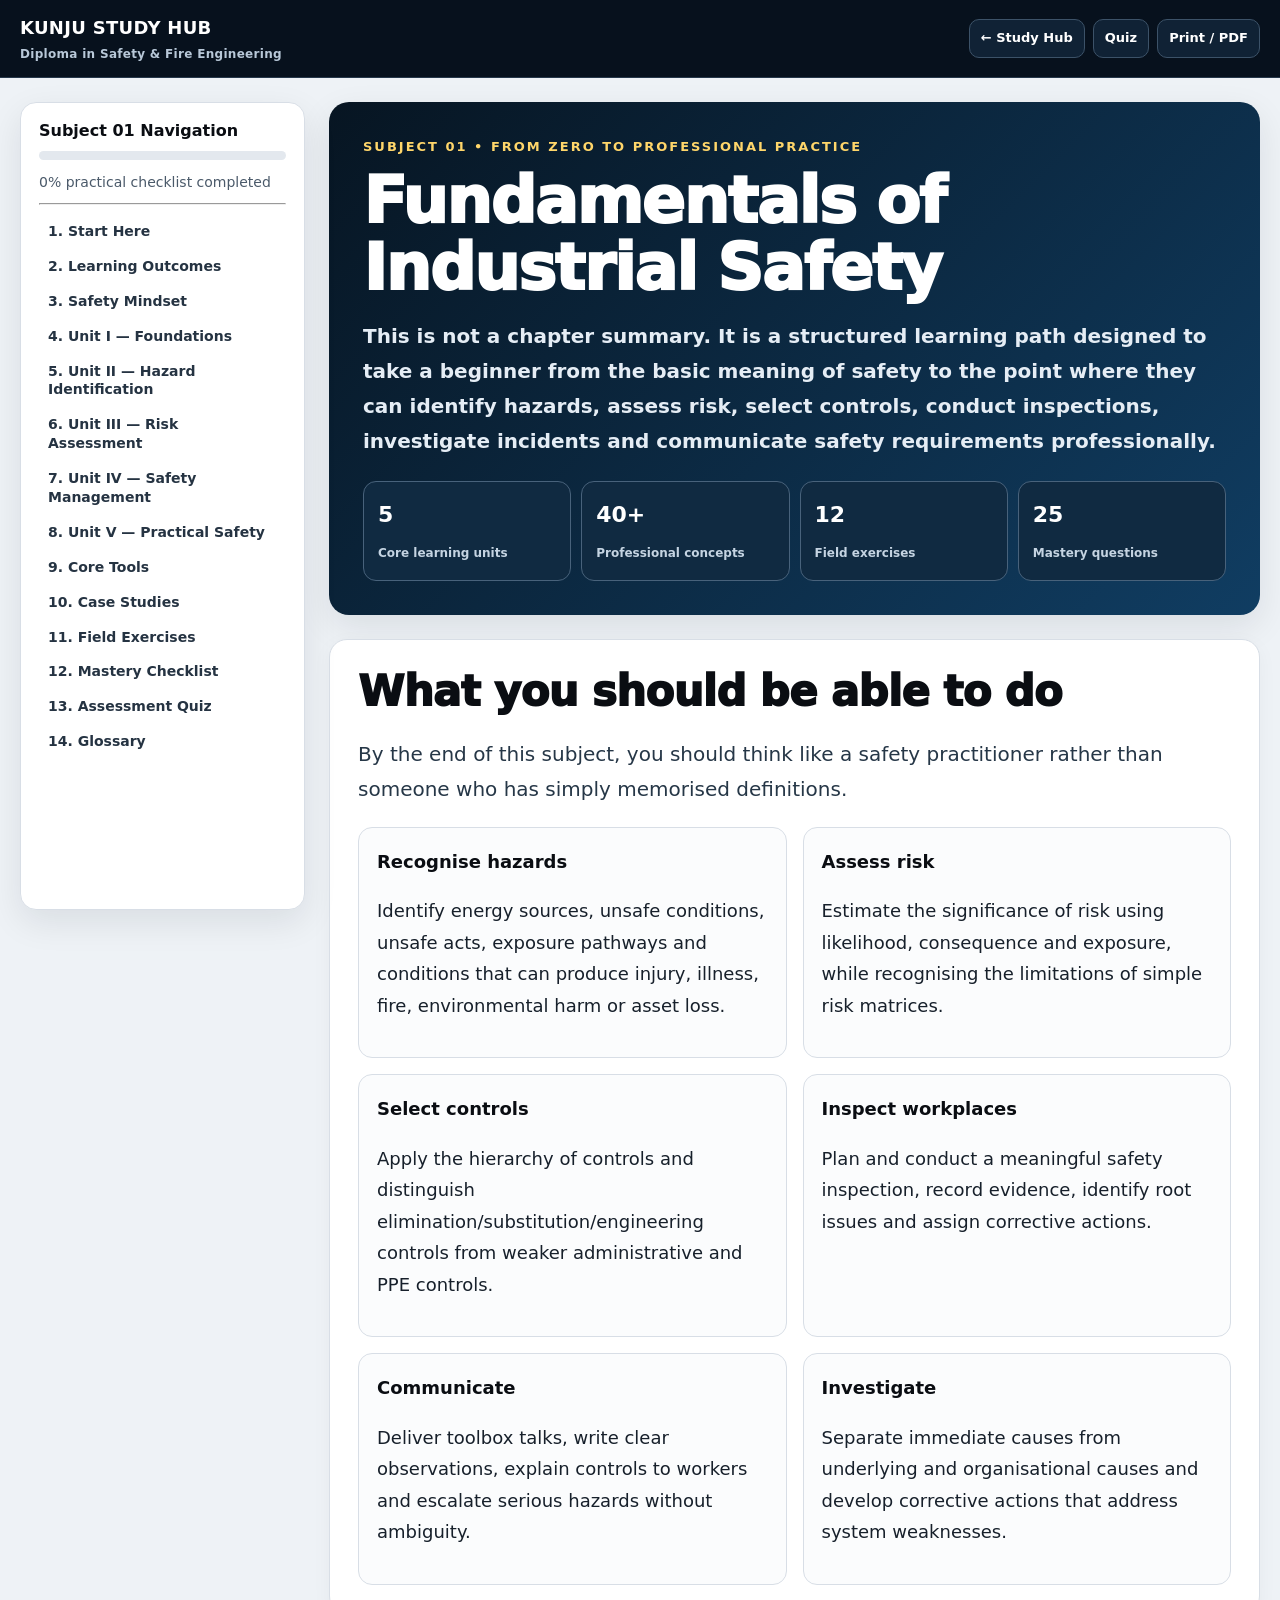
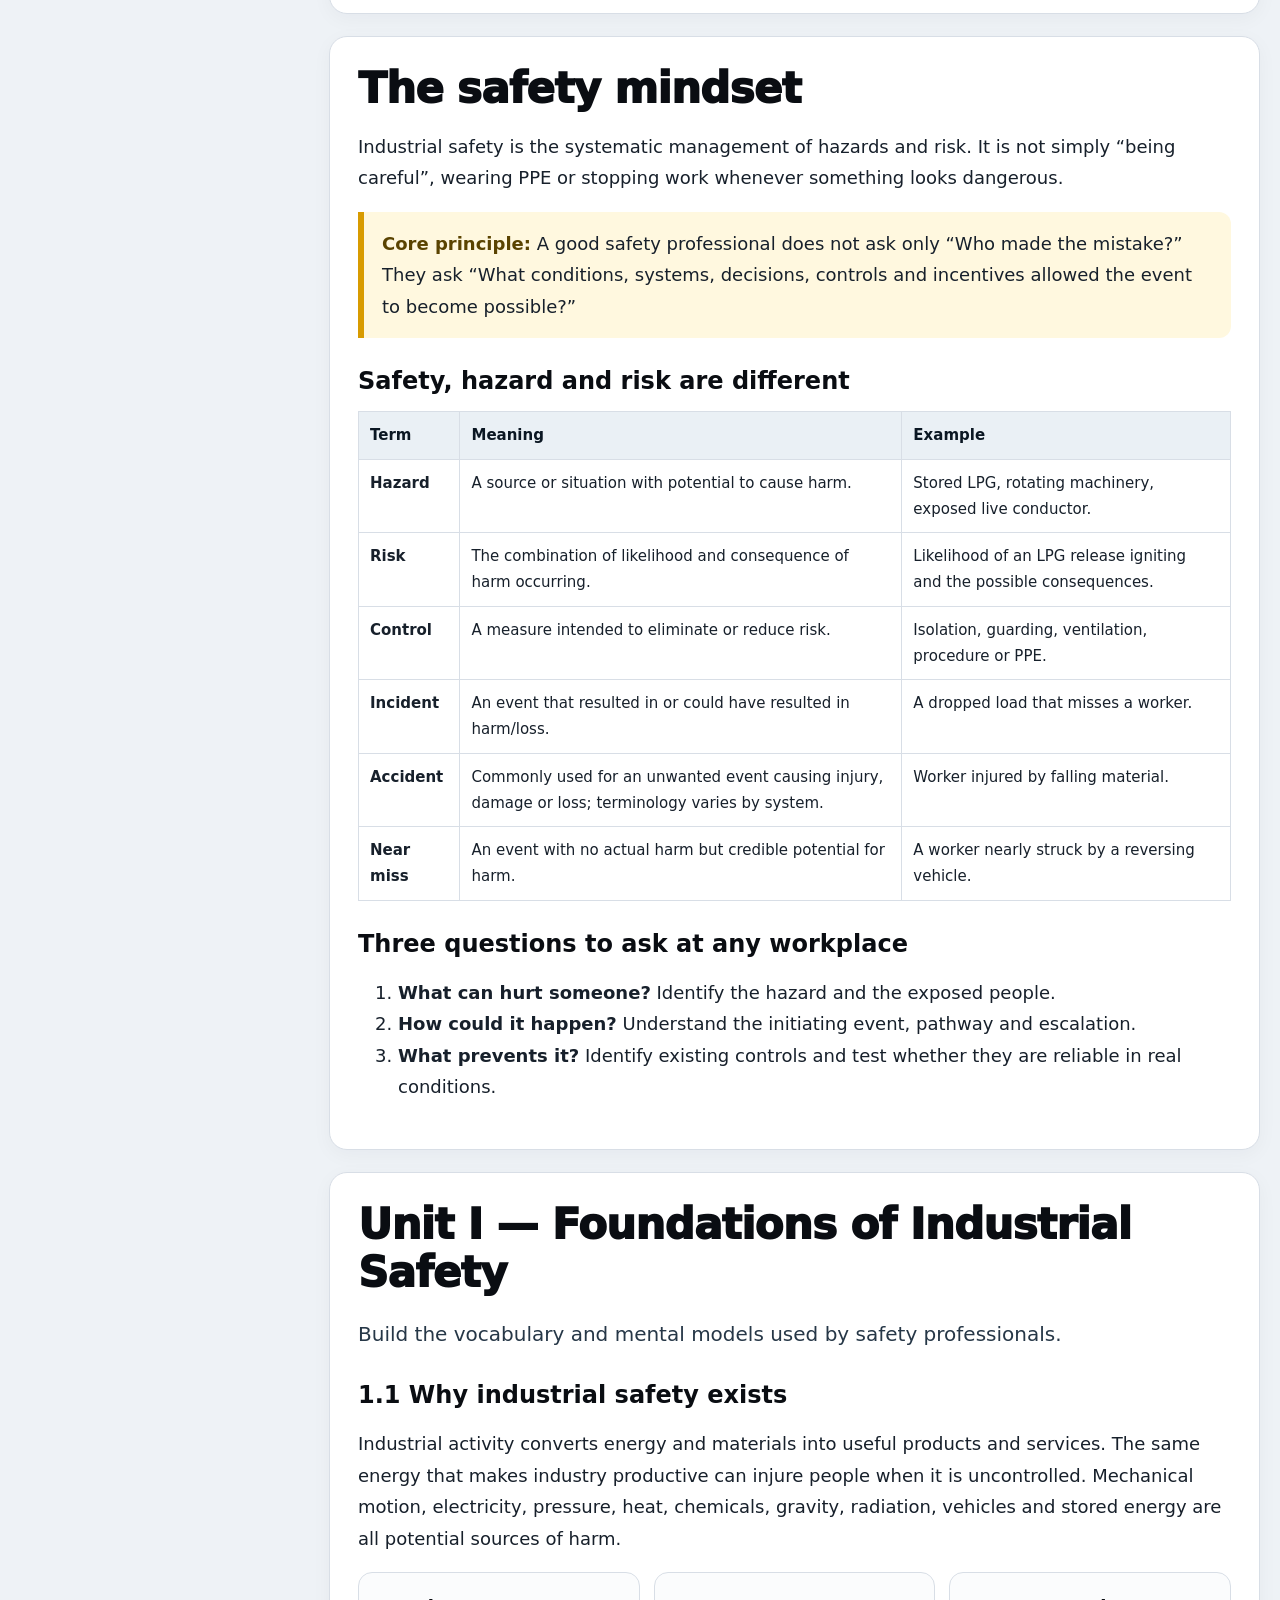
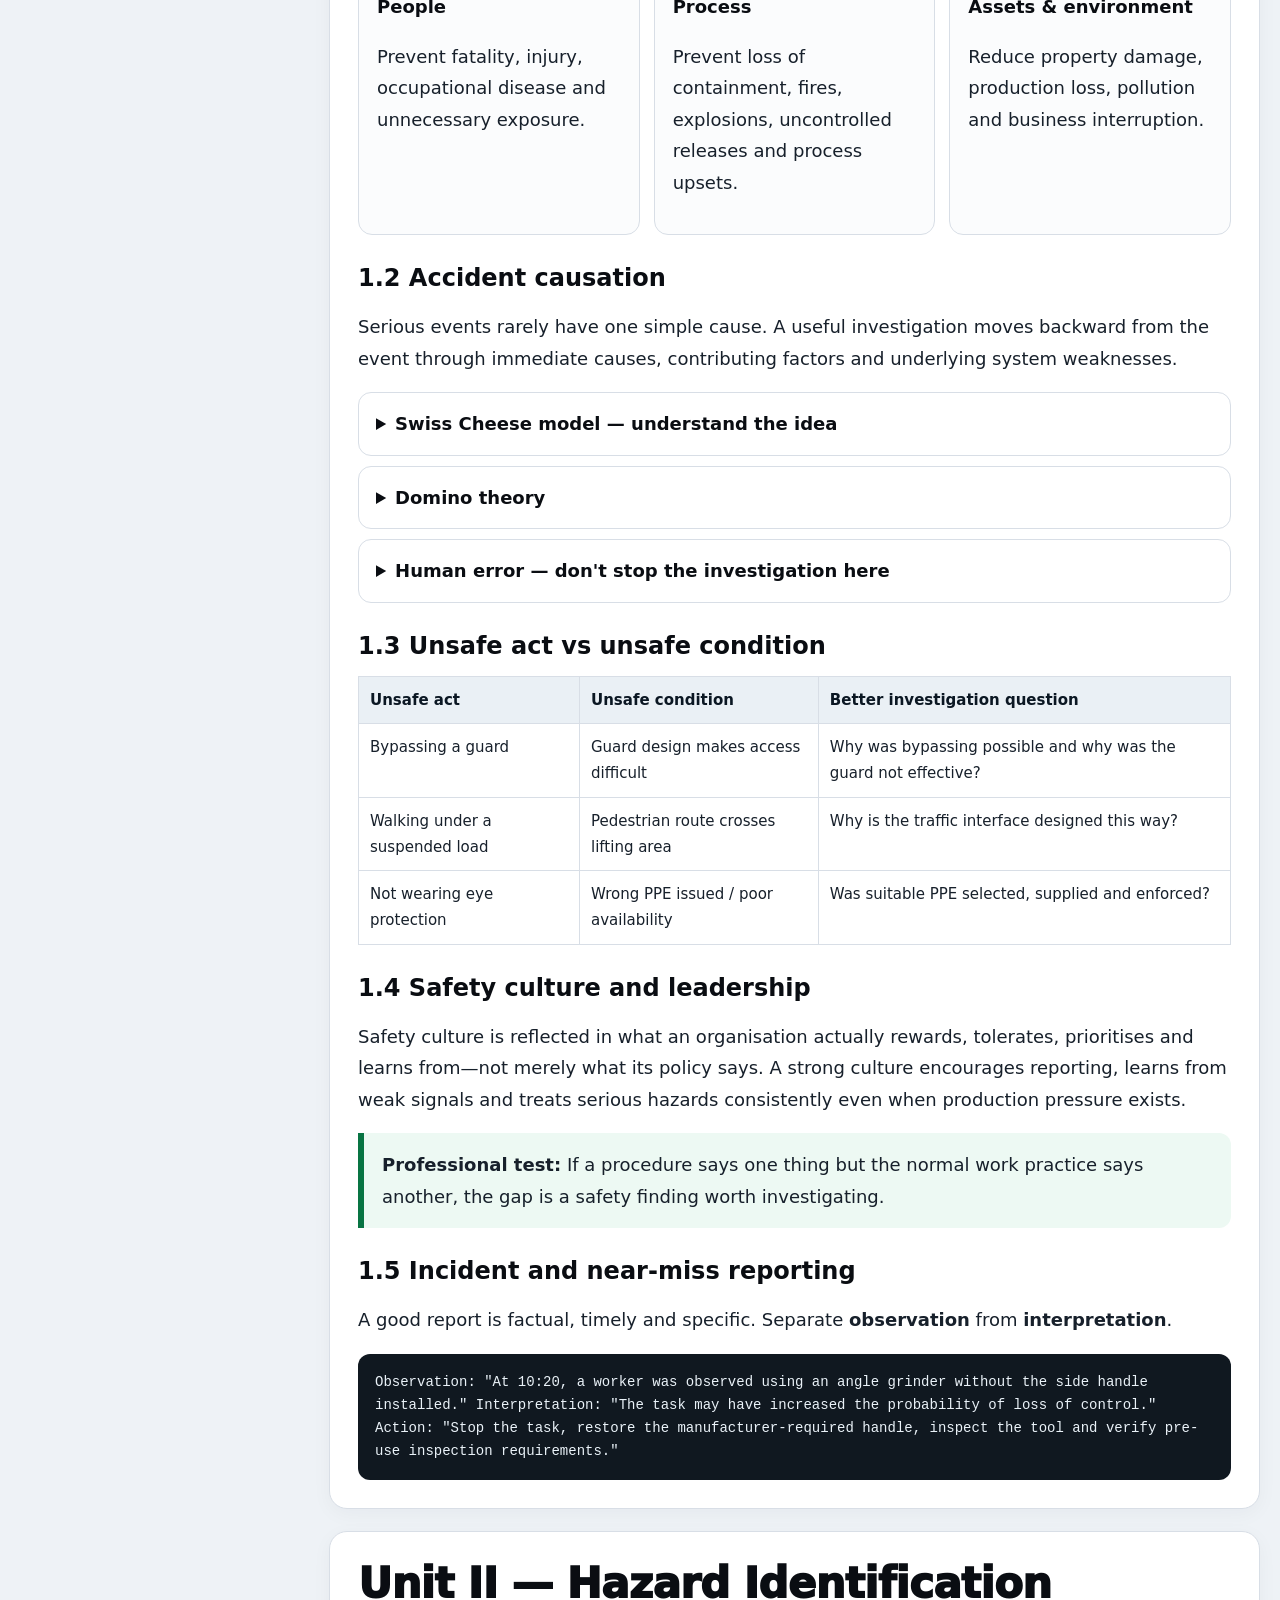
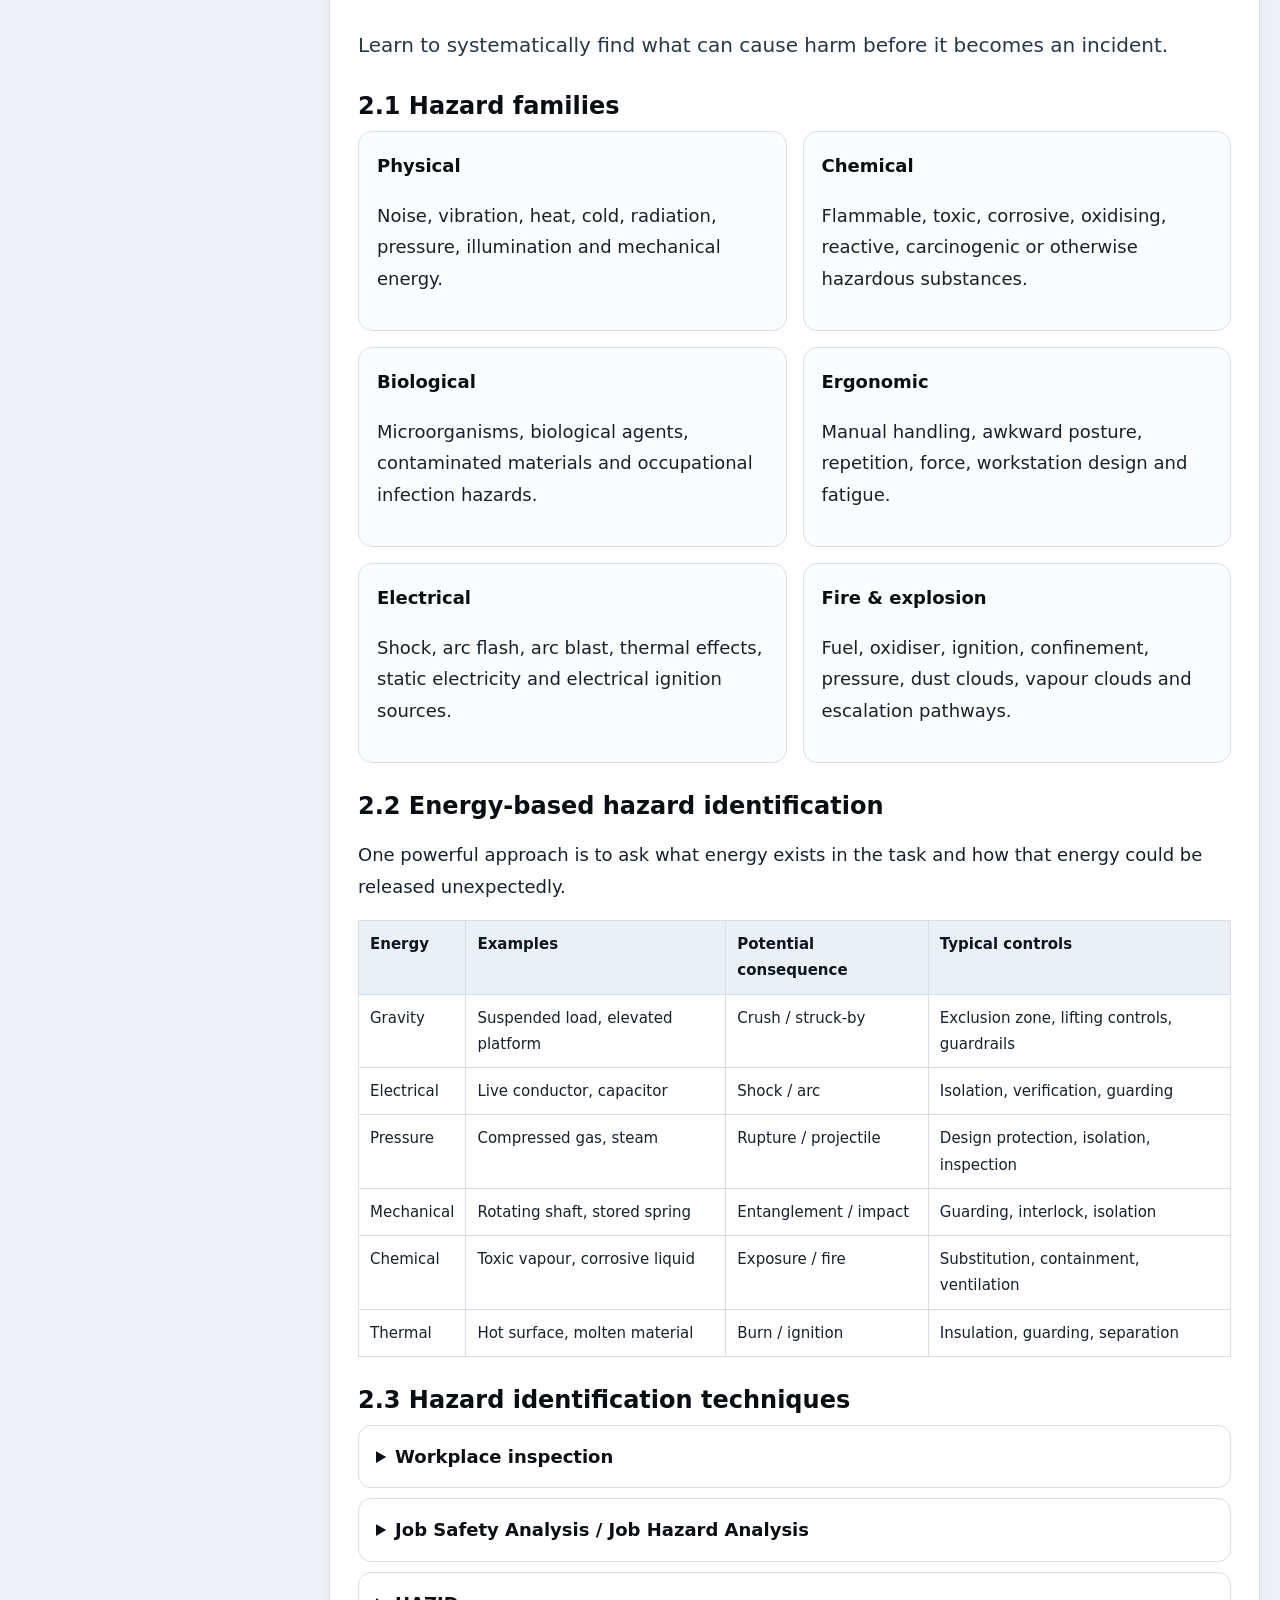
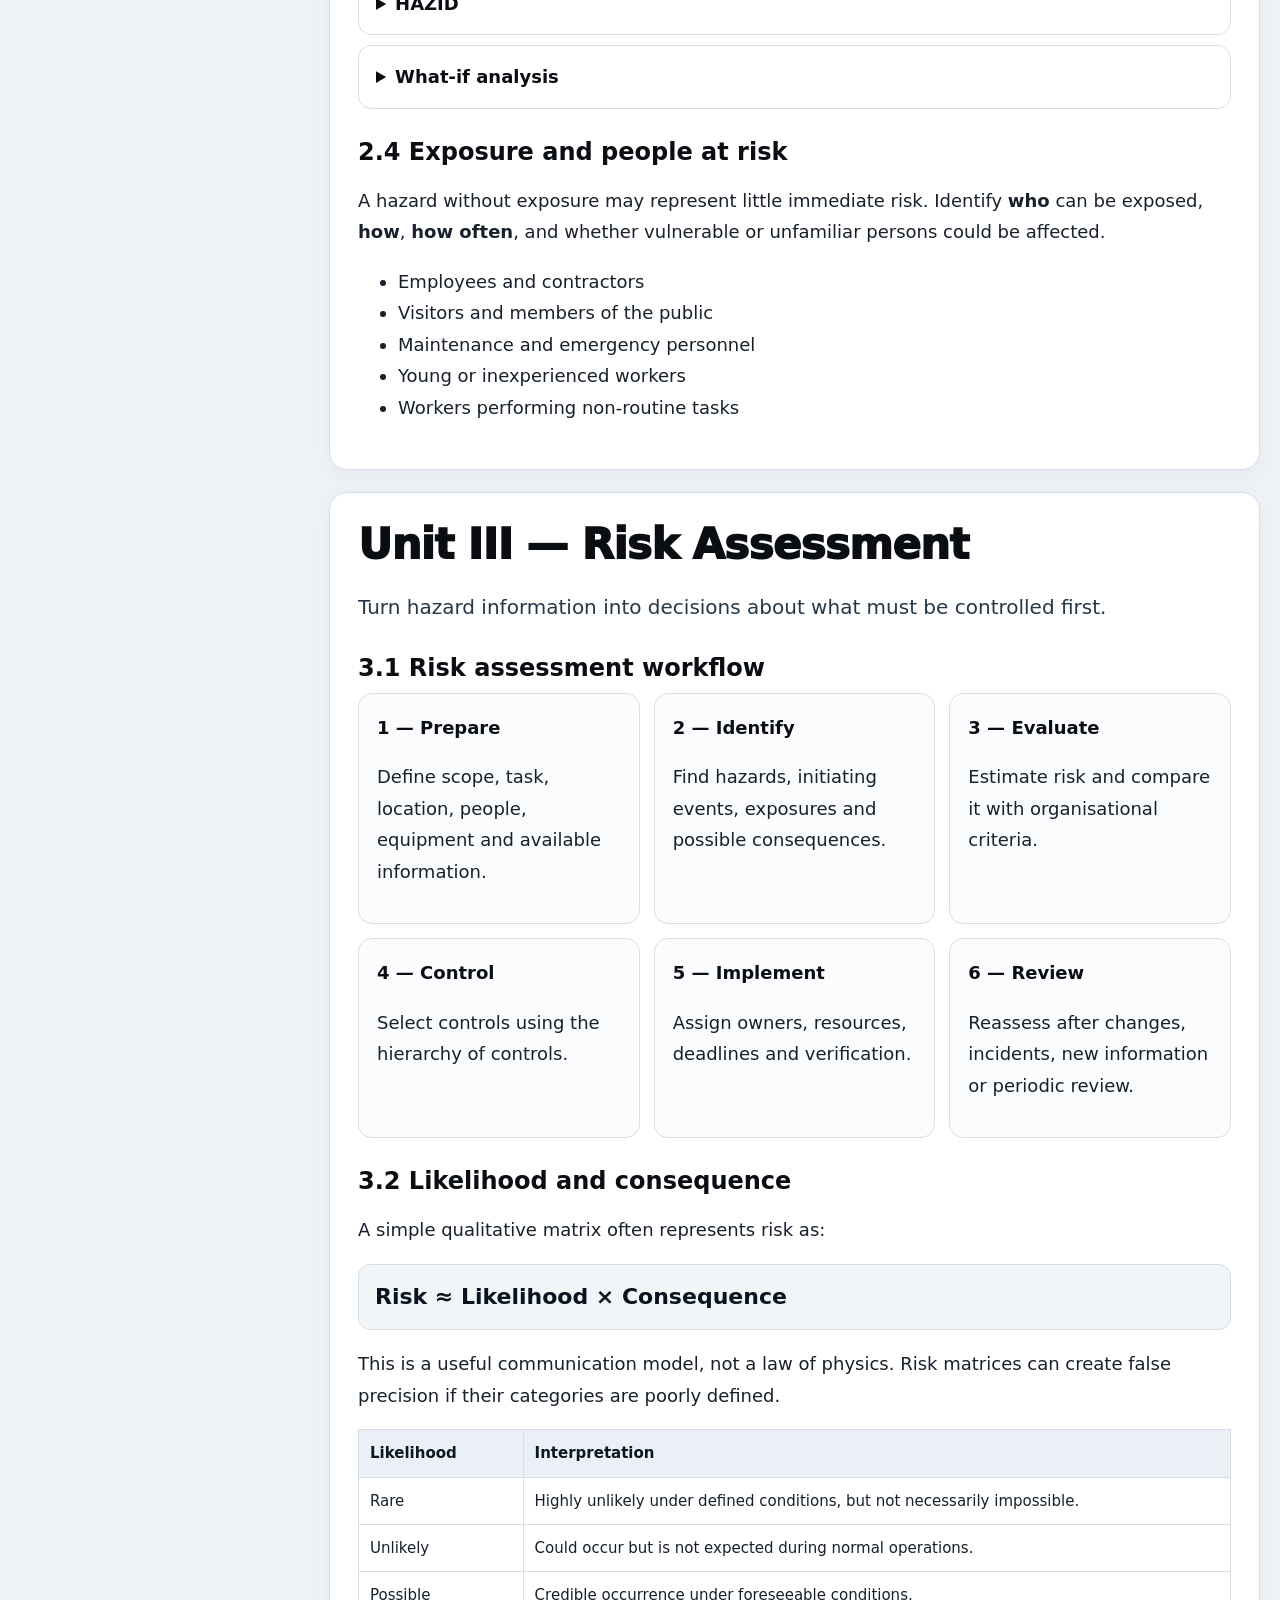
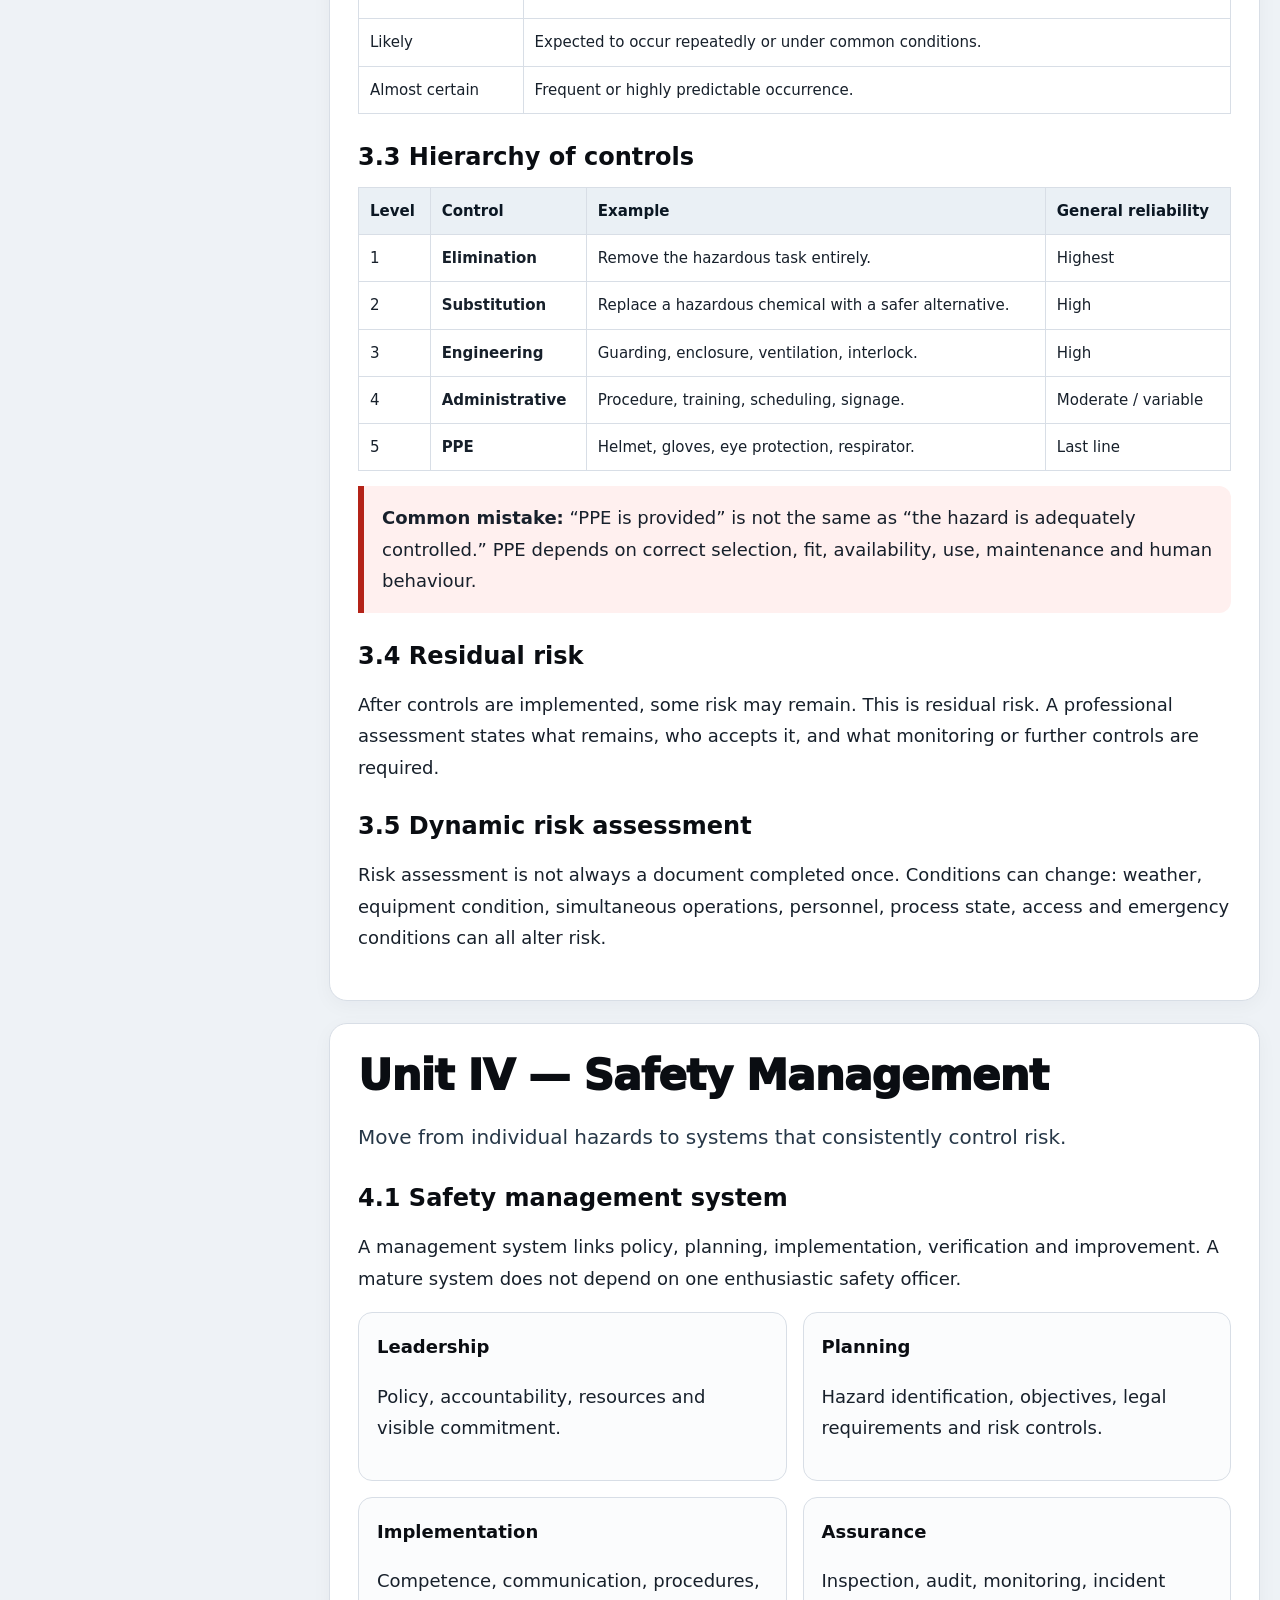
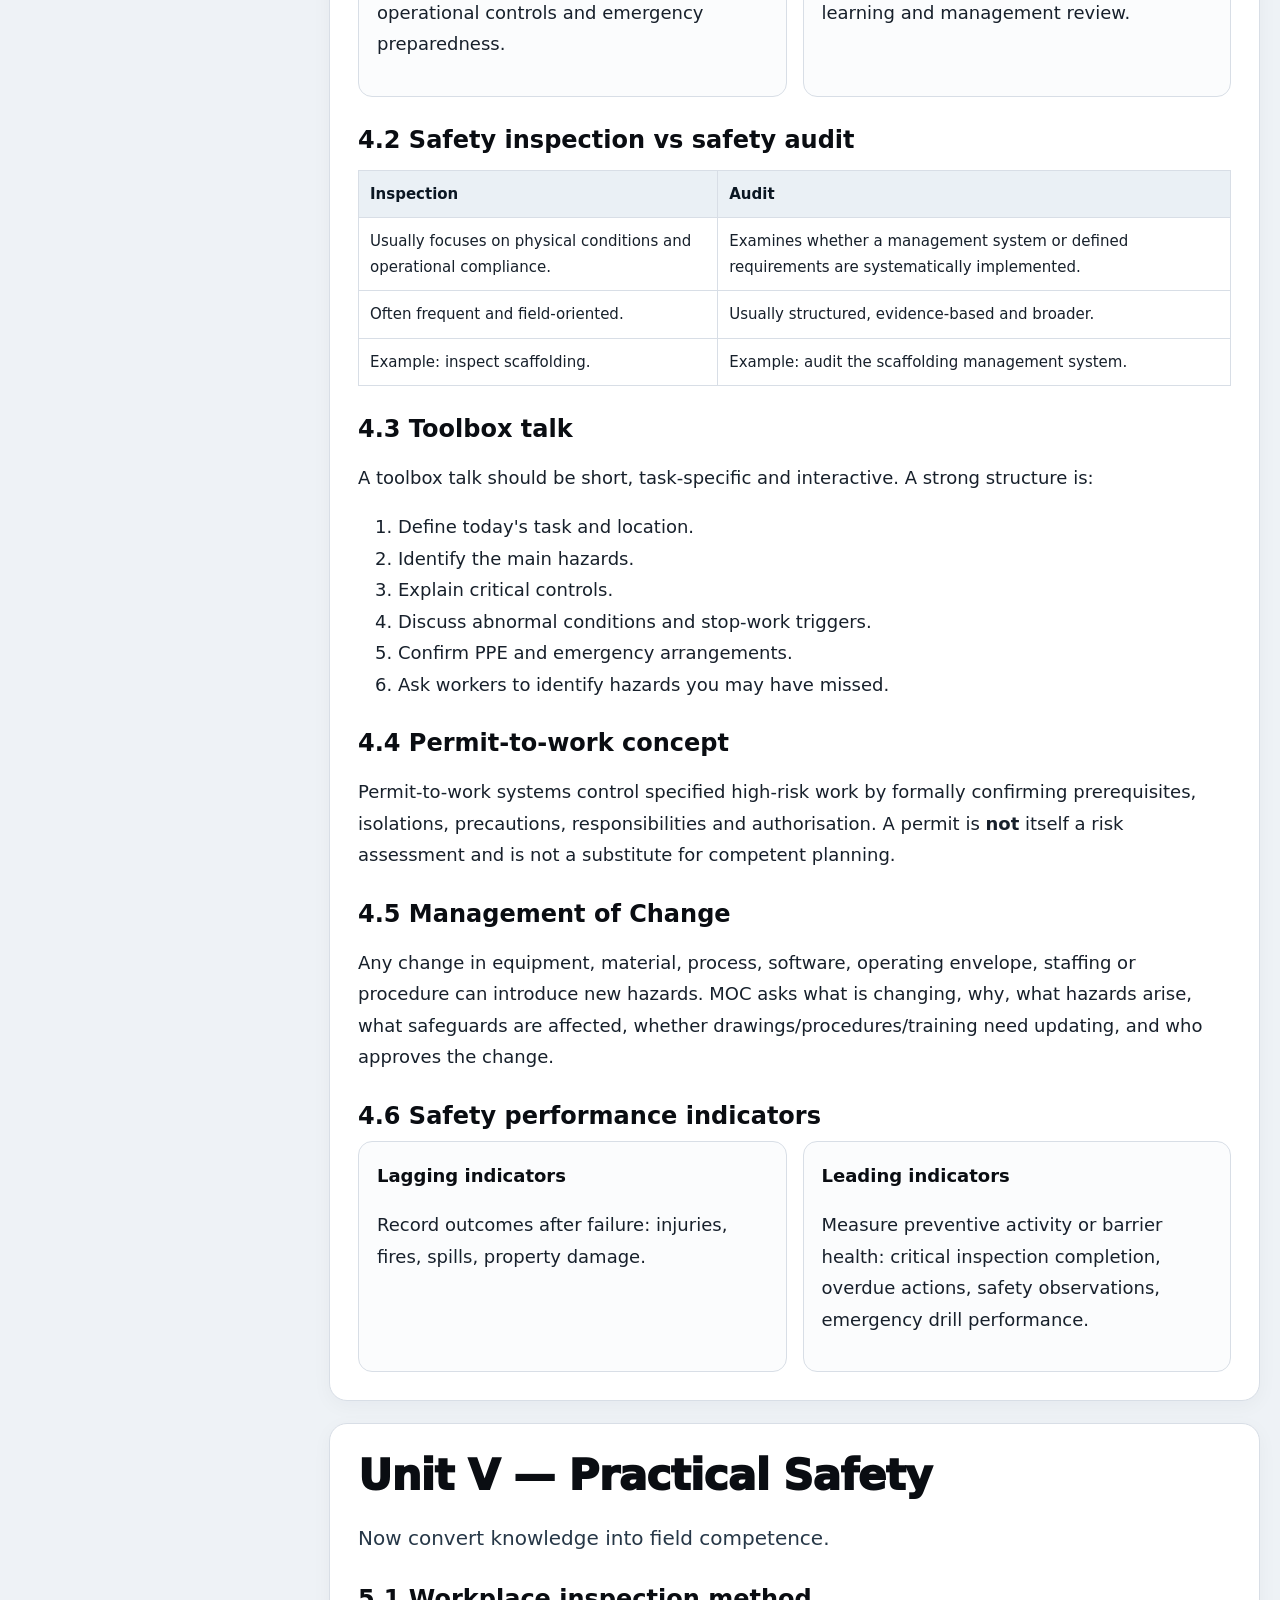
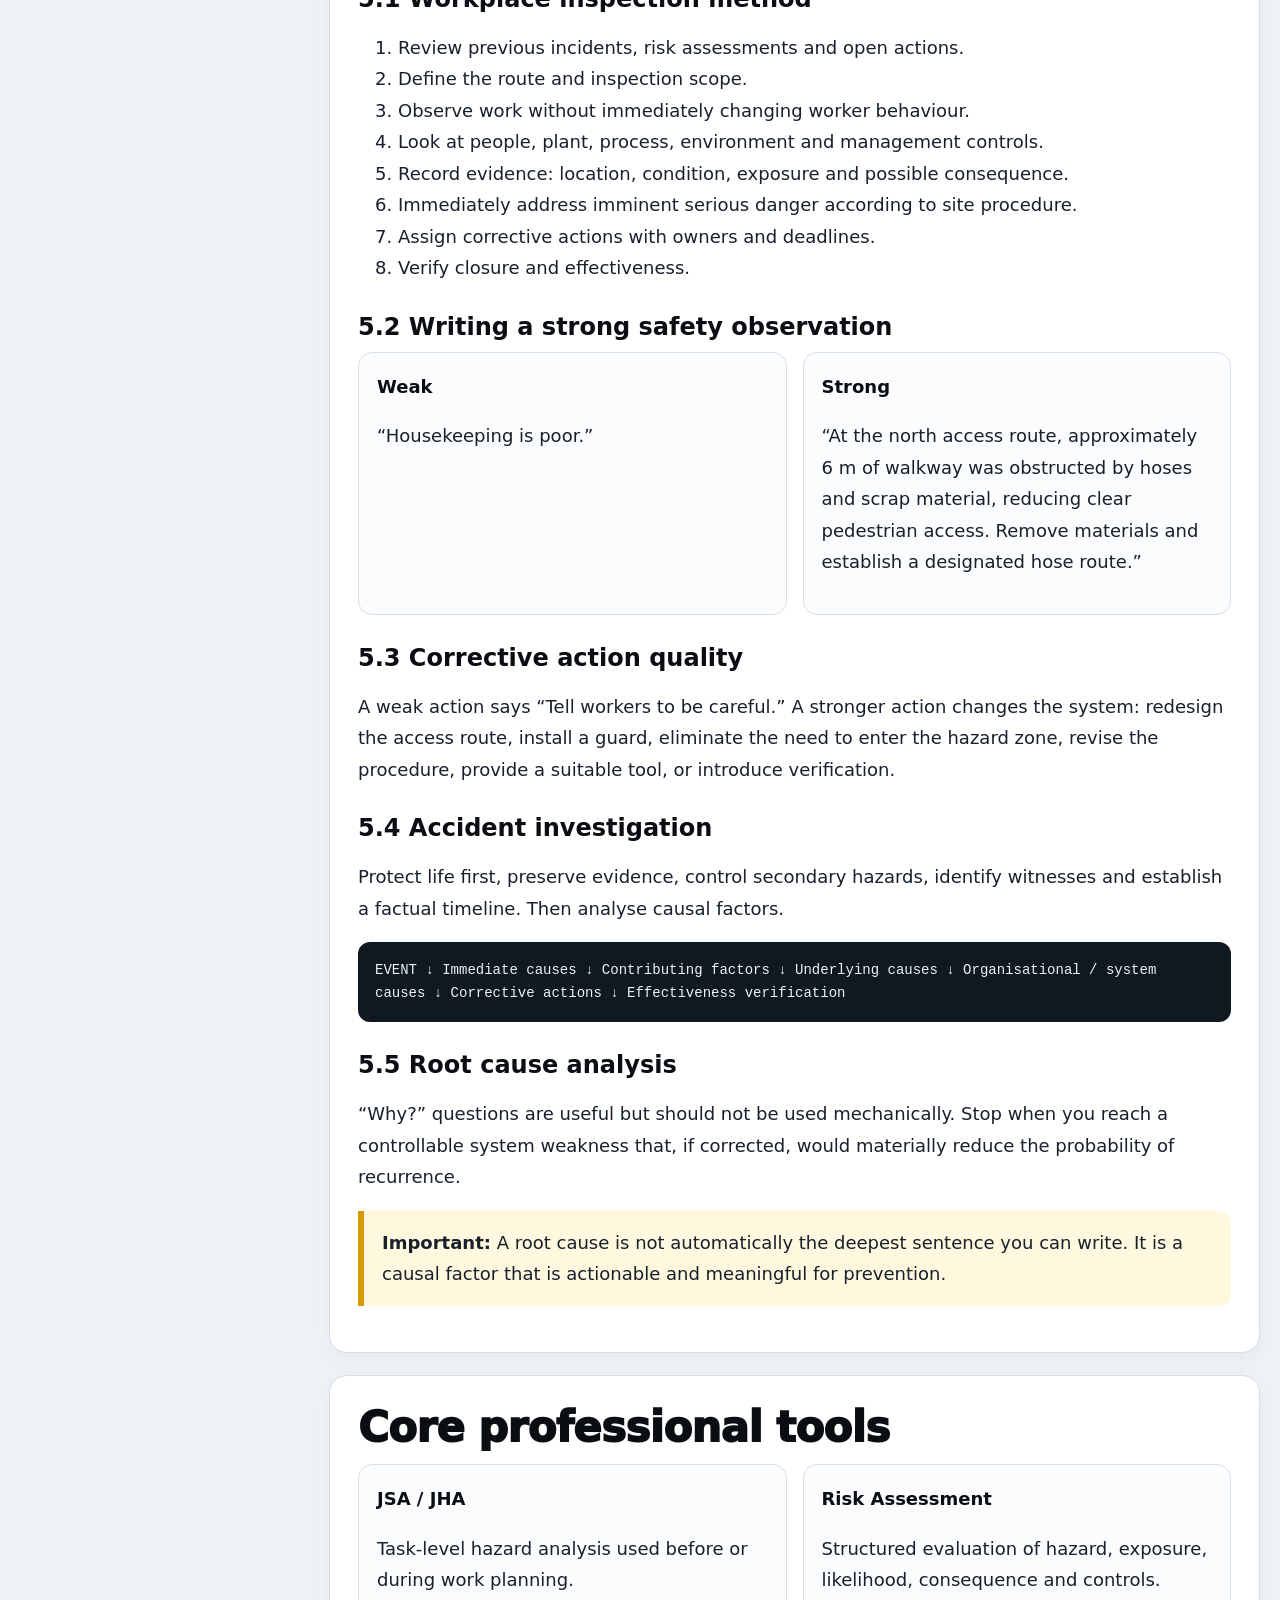
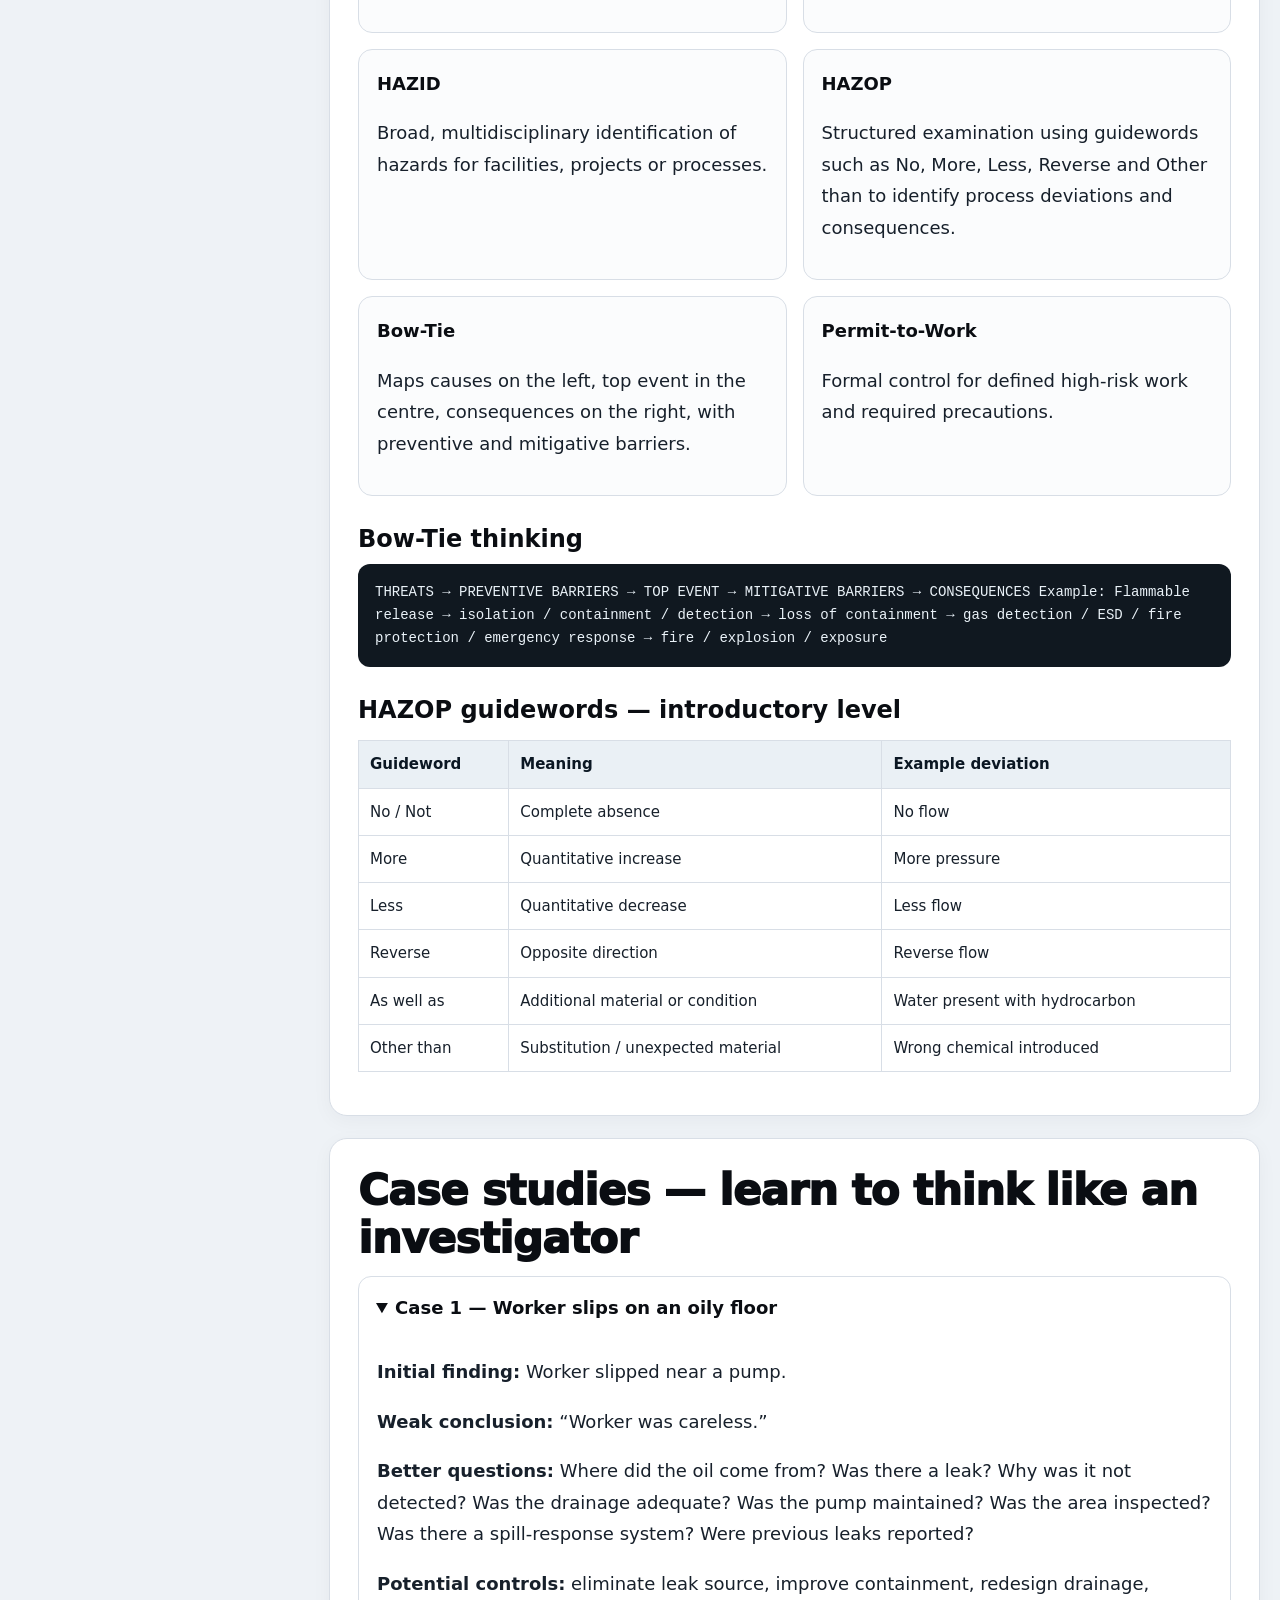
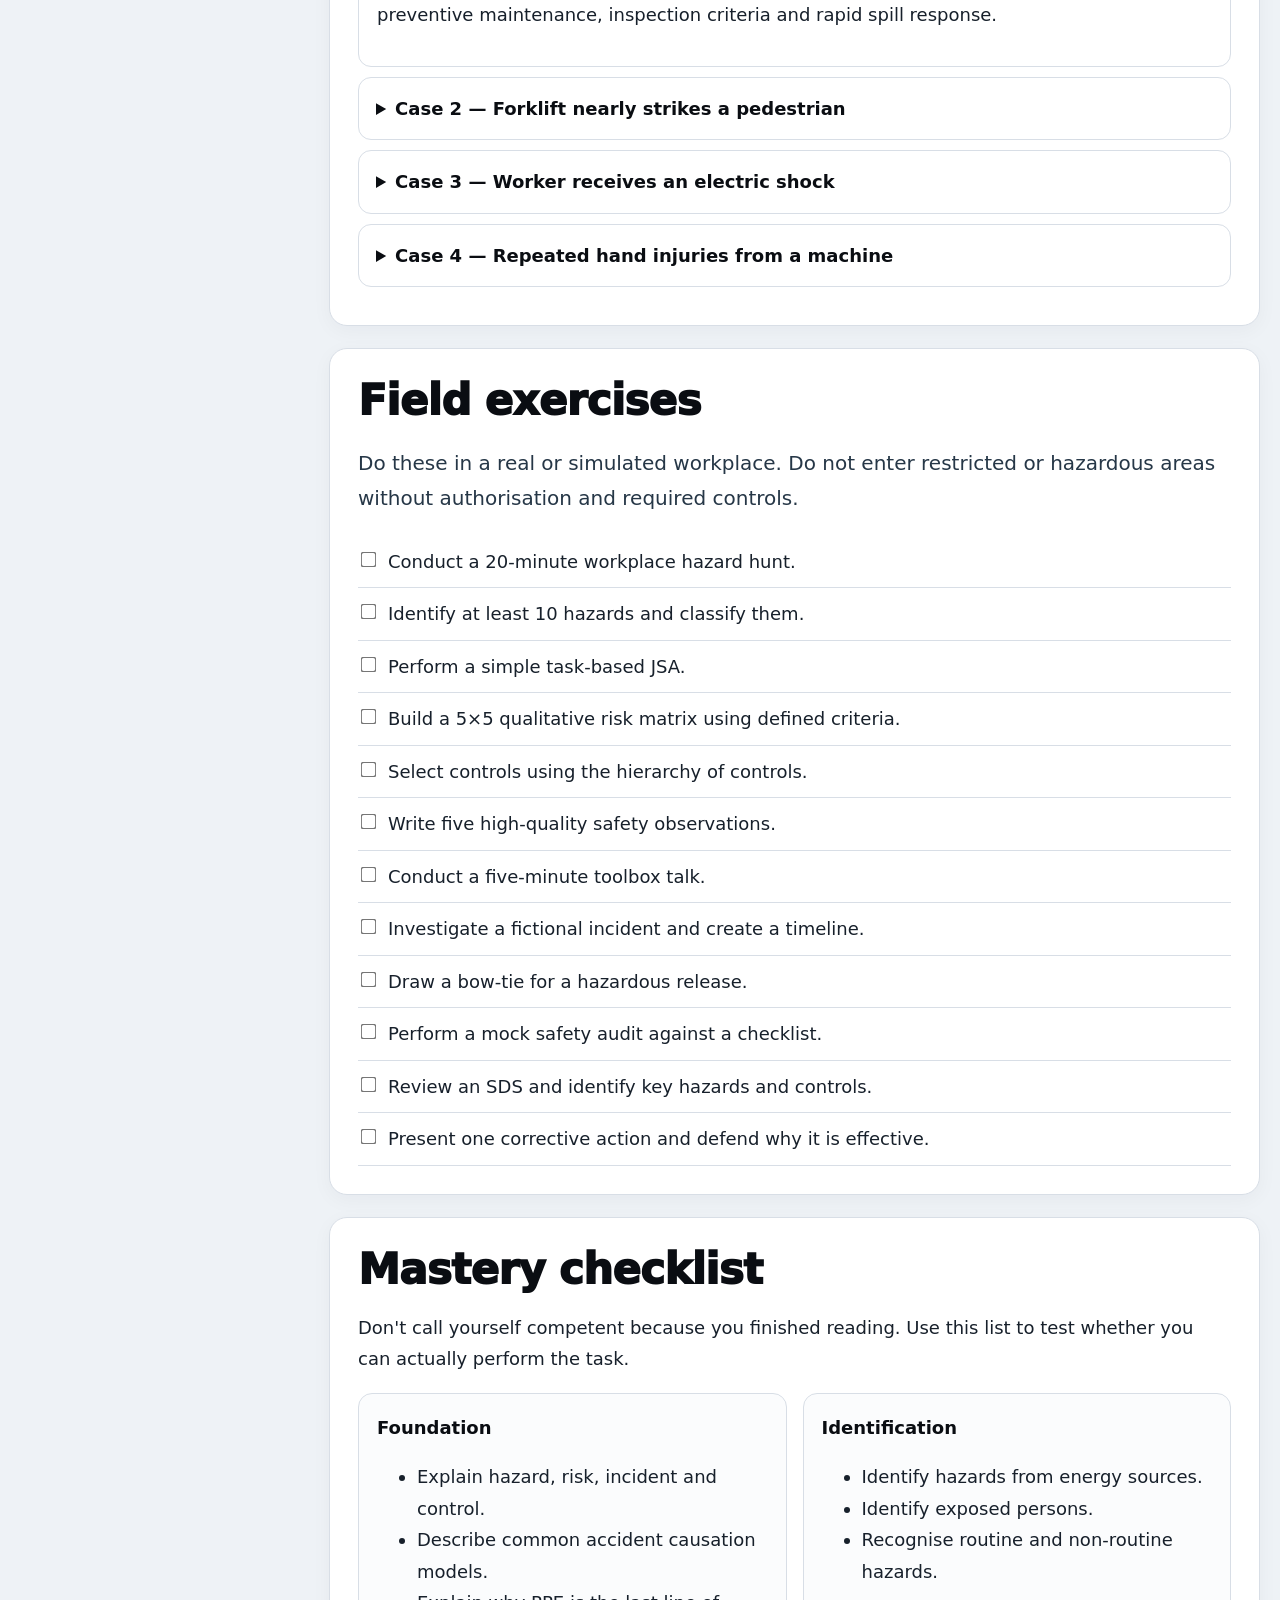
==== commit 5734c90a: "Add files via upload" ====
--- a/subject-01-industrial-safety.html
+++ b/subject-01-industrial-safety.html
@@ -1,159 +1,579 @@
-<!DOCTYPE html>
+<!doctype html>
 <html lang="en">
 <head>
-<meta charset="UTF-8">
-<meta name="viewport" content="width=device-width, initial-scale=1.0">
-<meta name="theme-color" content="#071523">
-<title>Fundamentals of Industrial Safety | Kunju Study Hub</title>
+<meta charset="utf-8">
+<meta name="viewport" content="width=device-width,initial-scale=1">
+<title>Fundamentals of Industrial Safety — Study Hub</title>
 <style>
-:root{--bg:#f5f7fa;--panel:#fff;--ink:#142235;--muted:#68778b;--line:#e4e9ef;--navy:#071523;--gold:#d7b65d;--blue:#347bc9;--green:#2e9670;--danger:#c95555;--shadow:0 18px 55px rgba(20,40,65,.08)}
-*{box-sizing:border-box}html{scroll-behavior:smooth}body{margin:0;font-family:Inter,ui-sans-serif,system-ui,-apple-system,"Segoe UI",sans-serif;background:var(--bg);color:var(--ink);line-height:1.65;font-weight:450}a{text-decoration:none;color:inherit}
-.top{position:sticky;top:0;z-index:30;height:68px;display:flex;align-items:center;justify-content:space-between;padding:0 clamp(16px,5vw,60px);background:rgba(7,21,35,.92);backdrop-filter:blur(18px);color:#fff;border-bottom:1px solid rgba(255,255,255,.08)}
-.brand{display:flex;align-items:center;gap:10px;font-weight:800;letter-spacing:1.4px;font-size:12px}.mark{width:37px;height:37px;border-radius:11px;display:grid;place-items:center;background:#fff;color:#102236}.back{font-size:12px;color:#b8c5d2;border:1px solid rgba(255,255,255,.12);padding:9px 13px;border-radius:10px}.back:hover{color:#fff;border-color:rgba(255,255,255,.3)}
-.hero{position:relative;overflow:hidden;background:var(--navy);color:#fff;padding:70px clamp(18px,7vw,90px) 58px}.hero:before{content:"";position:absolute;inset:0;background-image:linear-gradient(rgba(255,255,255,.025) 1px,transparent 1px),linear-gradient(90deg,rgba(255,255,255,.025) 1px,transparent 1px);background-size:38px 38px}.glow{position:absolute;border-radius:50%;filter:blur(12px);opacity:.4}.g1{width:420px;height:420px;background:#1a5a83;right:-120px;top:-180px}.g2{width:260px;height:260px;background:#a16d19;left:-120px;bottom:-170px}.hero-inner{position:relative;z-index:2;max-width:1180px;margin:auto}.crumb{color:#e0c56b;font-size:10px;font-weight:800;letter-spacing:2.5px;text-transform:uppercase;margin-bottom:16px}.hero h1{font-size:clamp(38px,6vw,70px);line-height:1.03;letter-spacing:-2.5px;margin:0 0 18px;max-width:850px}.hero h1 span{color:#e4c66e}.hero p{max-width:760px;color:#d2dce5;font-size:17px;font-weight:500;margin:0}.meta{display:flex;flex-wrap:wrap;gap:10px;margin-top:25px}.pill{padding:8px 11px;border:1px solid rgba(255,255,255,.13);border-radius:999px;font-size:10px;color:#c9d4df;background:rgba(255,255,255,.035)}
-.wrap{max-width:1180px;margin:auto;padding:42px 18px 80px}.layout{display:grid;grid-template-columns:270px minmax(0,1fr);gap:24px}.sidebar{position:sticky;top:90px;align-self:start;background:var(--panel);border:1px solid var(--line);border-radius:18px;padding:18px;box-shadow:var(--shadow)}.sidebar h3{font-size:12px;margin:0 0 12px;text-transform:uppercase;letter-spacing:1.5px;color:#8a6b24}.sidebar a{display:block;padding:9px 10px;border-radius:9px;font-size:13px;font-weight:600;color:#526274;margin:2px 0}.sidebar a:hover{background:#f1f4f7;color:var(--ink)}.progress{margin:17px 10px 5px;height:5px;background:#edf0f3;border-radius:99px;overflow:hidden}.progress span{display:block;height:100%;width:0;background:var(--gold);transition:.3s}.progress-label{font-size:11px;font-weight:600;color:#718093;margin:0 10px}
-.card{background:var(--panel);border:1px solid var(--line);border-radius:20px;box-shadow:var(--shadow);padding:27px;margin-bottom:20px}.card h2{font-size:27px;letter-spacing:-.7px;line-height:1.15;margin:0 0 12px}.card h3{font-size:17px;margin:25px 0 8px}.lead{font-size:15px;font-weight:500;color:#536477;margin-top:0}.callout{border-left:4px solid var(--gold);background:#fbf7e9;padding:15px 17px;border-radius:0 12px 12px 0;margin:18px 0;color:#3f3d34;font-size:14px;font-weight:500}
-.outcomes{display:grid;grid-template-columns:repeat(2,1fr);gap:10px;margin-top:18px}.outcome{padding:14px;border:1px solid var(--line);border-radius:13px;background:#fafbfd;font-size:13px;font-weight:500}.outcome b{display:block;margin-bottom:4px;font-size:13px;font-weight:800;color:#142235}
-.unit{border:1px solid var(--line);border-radius:15px;margin:12px 0;overflow:hidden}.unit summary{cursor:pointer;list-style:none;padding:17px 18px;font-weight:800;font-size:15px;background:#fbfcfd;display:flex;justify-content:space-between;gap:15px}.unit summary::-webkit-details-marker{display:none}.unit summary:after{content:"+";font-size:20px;color:#9a7a2c;line-height:1}.unit[open] summary:after{content:"−"}.unit-body{padding:0 18px 18px;color:#445568;font-size:14px;font-weight:500}.unit-body ul{margin:9px 0 0;padding-left:20px}.unit-body li{margin:6px 0}
-.keygrid{display:grid;grid-template-columns:repeat(3,1fr);gap:10px}.key{border:1px solid var(--line);padding:14px;border-radius:13px}.key strong{display:block;font-size:14px;font-weight:800;color:#142235}.key span{font-size:12px;font-weight:500;color:#586a7d}
-.practical{display:grid;grid-template-columns:repeat(2,1fr);gap:12px}.practice{border:1px solid var(--line);border-radius:14px;padding:16px}.practice b{display:block;margin-bottom:5px;font-size:14px;font-weight:800}.practice p{font-size:12px;font-weight:500;color:#586a7d;margin:0}
-.checklist label{display:flex;gap:10px;align-items:flex-start;padding:11px 0;border-bottom:1px solid var(--line);font-size:13px;font-weight:550}.checklist input{margin-top:4px;accent-color:#b58b28}
-.quiz-q{border-top:1px solid var(--line);padding:18px 0}.quiz-q:first-child{border-top:0}.quiz-q p{font-weight:800;font-size:14px;margin:0 0 10px}.option{display:block;margin:7px 0;padding:11px 12px;border:1px solid var(--line);border-radius:10px;font-size:13px;font-weight:500;cursor:pointer}.option:hover{background:#f6f8fa}.option.correct{border-color:#54a77f;background:#edf8f2}.option.wrong{border-color:#d77b7b;background:#fff1f1}.quiz-btn{border:0;background:var(--navy);color:#fff;padding:12px 16px;border-radius:11px;font-weight:750;cursor:pointer}.result{display:none;margin-top:15px;padding:13px;border-radius:11px;background:#eef4f8;font-size:12px}
-.resources{display:grid;grid-template-columns:repeat(2,1fr);gap:10px}.resource{border:1px solid var(--line);border-radius:13px;padding:14px}.resource b{font-size:13px;font-weight:800}.resource p{font-size:12px;font-weight:500;color:#586a7d;margin:4px 0 0}
-footer{background:#06111d;color:#91a2b3;padding:28px 18px;font-size:11px}.footer-inner{max-width:1180px;margin:auto;display:flex;justify-content:space-between;gap:20px}
-@media(max-width:850px){.layout{grid-template-columns:1fr}.sidebar{position:static}.keygrid{grid-template-columns:repeat(2,1fr)}}@media(max-width:600px){body{font-size:16px}.hero{padding-top:48px}.hero h1{letter-spacing:-1.5px}.card{padding:21px}.outcomes,.practical,.resources{grid-template-columns:1fr}.keygrid{grid-template-columns:1fr}.top{height:62px}.back{padding:8px 10px;font-size:11px}}
+:root{
+  --ink:#0a0d12;--text:#17202b;--muted:#4b5a6a;--line:#d8dee6;
+  --paper:#ffffff;--soft:#f3f6f9;--blue:#0b4f8a;--blue2:#083b68;
+  --gold:#d89b00;--green:#087443;--red:#b42318;
+  --shadow:0 12px 35px rgba(10,20,30,.09);
+}
+*{box-sizing:border-box}
+html{scroll-behavior:smooth}
+body{margin:0;background:#eef2f6;color:var(--text);font-family:Inter,ui-sans-serif,system-ui,-apple-system,BlinkMacSystemFont,"Segoe UI",Arial,sans-serif;font-size:18px;line-height:1.75}
+a{color:var(--blue);font-weight:750}
+button{font:inherit}
+.top{position:sticky;top:0;z-index:50;background:#07111d;color:#fff;border-bottom:1px solid #26384b}
+.top-inner{max-width:1280px;margin:auto;padding:12px 20px;display:flex;align-items:center;gap:14px}
+.brand{font-weight:900;letter-spacing:.3px}
+.brand small{display:block;font-size:12px;color:#b8c8d8;font-weight:600}
+.top-actions{margin-left:auto;display:flex;gap:8px;flex-wrap:wrap}
+.top-actions a,.top-actions button{border:1px solid #3c5268;background:#102235;color:#fff;text-decoration:none;border-radius:10px;padding:7px 11px;font-size:13px;font-weight:800;cursor:pointer}
+.layout{max-width:1280px;margin:auto;display:grid;grid-template-columns:285px 1fr;gap:24px;padding:24px 20px 70px}
+aside{position:sticky;top:72px;height:calc(100vh - 92px);overflow:auto;background:#fff;border:1px solid var(--line);border-radius:16px;padding:18px;box-shadow:var(--shadow)}
+aside h3{margin:0 0 10px;color:var(--ink);font-size:16px}
+aside a{display:block;text-decoration:none;color:#253342;font-size:14px;padding:8px 9px;border-radius:8px;line-height:1.35}
+aside a:hover{background:#edf4fa}
+.progress{height:9px;background:#e3e8ee;border-radius:999px;overflow:hidden;margin:10px 0}
+.progress i{display:block;width:0;height:100%;background:var(--gold);transition:.2s}
+.main{min-width:0}
+.hero{background:linear-gradient(135deg,#071522,#103d62);color:#fff;border-radius:20px;padding:34px;box-shadow:var(--shadow);margin-bottom:24px}
+.kicker{font-size:13px;font-weight:900;letter-spacing:2px;color:#ffd66a;text-transform:uppercase}
+h1{font-size:clamp(36px,5vw,64px);line-height:1.04;margin:10px 0 18px;color:#fff;font-weight:950;letter-spacing:-1.5px}
+.hero p{font-size:20px;color:#e5edf5;max-width:920px;margin:0 0 20px;font-weight:550}
+.hero-grid{display:grid;grid-template-columns:repeat(4,1fr);gap:10px;margin-top:22px}
+.stat{border:1px solid #48627b;background:#102a41;border-radius:13px;padding:14px}
+.stat b{display:block;font-size:22px;color:#fff}.stat span{font-size:12px;color:#c5d4e2;font-weight:650}
+.section{background:var(--paper);border:1px solid var(--line);border-radius:18px;padding:28px;margin-bottom:22px;box-shadow:0 5px 20px rgba(20,30,40,.04)}
+h2{font-size:clamp(28px,4vw,42px);line-height:1.15;color:var(--ink);margin:0 0 12px;font-weight:950;letter-spacing:-.7px}
+h3{font-size:24px;line-height:1.25;color:var(--ink);margin:28px 0 10px;font-weight:900}
+h4{font-size:19px;color:#10283e;margin:22px 0 7px;font-weight:900}
+p,li{font-weight:500}
+.lead{font-size:20px;color:#263747}
+.note{background:#fff8df;border-left:6px solid var(--gold);padding:16px 18px;border-radius:0 12px 12px 0;margin:18px 0}
+.note strong{color:#5a4300}
+.danger{background:#fff0ef;border-left:6px solid var(--red);padding:16px 18px;border-radius:0 12px 12px 0}
+.success{background:#edf9f3;border-left:6px solid var(--green);padding:16px 18px;border-radius:0 12px 12px 0}
+.grid2{display:grid;grid-template-columns:1fr 1fr;gap:16px}
+.grid3{display:grid;grid-template-columns:repeat(3,1fr);gap:14px}
+.card{border:1px solid var(--line);border-radius:14px;padding:18px;background:#fbfcfd}
+.card b{color:var(--ink);font-weight:900}
+.tag{display:inline-block;background:#e9f1f8;color:#0b4f8a;border-radius:999px;padding:3px 9px;font-size:12px;font-weight:900;margin:3px}
+table{width:100%;border-collapse:collapse;margin:15px 0;font-size:15px}
+th,td{border:1px solid var(--line);padding:10px 11px;vertical-align:top;text-align:left}
+th{background:#eaf0f5;color:#0b1723;font-weight:900}
+details{border:1px solid var(--line);border-radius:13px;margin:10px 0;background:#fff}
+summary{cursor:pointer;padding:15px 17px;color:var(--ink);font-weight:900;font-size:18px}
+details>div{padding:0 18px 17px}
+.code{background:#101820;color:#eaf2f8;border-radius:12px;padding:17px;overflow:auto;font-family:ui-monospace,SFMono-Regular,Consolas,monospace;font-size:14px;line-height:1.65}
+.formula{font-size:22px;font-weight:900;background:#f1f5f8;border:1px solid var(--line);border-radius:12px;padding:13px 16px;margin:12px 0;color:#09141f}
+.quiz{border:1px solid var(--line);border-radius:14px;padding:18px;margin:13px 0;background:#fbfcfd}
+.quiz p{font-weight:900;color:var(--ink)}
+.option{display:block;width:100%;text-align:left;border:1px solid #cbd4de;background:#fff;border-radius:9px;padding:10px 12px;margin:7px 0;cursor:pointer;color:#1c2935;font-weight:600}
+.option:hover{background:#f1f6fa}
+.option.correct{background:#e7f7ef;border-color:#42a875}.option.wrong{background:#fff0ef;border-color:#d86c64}
+.answer{display:none;margin-top:10px;font-weight:700}.answer.show{display:block}
+.checklist label{display:flex;gap:10px;align-items:flex-start;padding:10px 0;border-bottom:1px solid var(--line)}
+.checklist input{margin-top:7px;transform:scale(1.2)}
+.flash{display:grid;grid-template-columns:repeat(3,1fr);gap:12px}
+.flash .card{min-height:120px}
+.footer-nav{display:flex;justify-content:space-between;gap:10px;margin-top:20px}
+.footer-nav a{display:inline-block;padding:11px 15px;background:#0b4f8a;color:#fff;border-radius:10px;text-decoration:none}
+.small{font-size:14px;color:var(--muted)}
+@media(max-width:950px){.layout{grid-template-columns:1fr}aside{position:relative;top:auto;height:auto}.hero-grid{grid-template-columns:1fr 1fr}.grid3,.flash{grid-template-columns:1fr}}
+@media(max-width:620px){body{font-size:17px}.layout{padding:12px}.section{padding:20px}.hero{padding:24px}.hero-grid,.grid2{grid-template-columns:1fr}.top-inner{padding:10px 12px}.top-actions a{font-size:12px}table{font-size:14px}.hero p{font-size:18px}}
 </style>
 </head>
 <body>
 <header class="top">
-  <a class="brand" href="index.html"><span class="mark">K</span><span>KUNJU STUDY HUB</span></a>
-  <a class="back" href="index.html">← Back to curriculum</a>
+  <div class="top-inner">
+    <div class="brand">KUNJU STUDY HUB<small>Diploma in Safety & Fire Engineering</small></div>
+    <div class="top-actions">
+      <a href="index.html">← Study Hub</a>
+      <a href="#quiz">Quiz</a>
+      <button onclick="window.print()">Print / PDF</button>
+    </div>
+  </div>
 </header>
 
-<section class="hero">
-  <div class="glow g1"></div><div class="glow g2"></div>
-  <div class="hero-inner">
-    <div class="crumb">Semester I · Subject 01</div>
-    <h1>Fundamentals of <span>Industrial Safety</span></h1>
-    <p>Build the foundation for professional safety practice: understand hazards, how incidents occur, how risks are controlled, and how a safety professional turns observations into preventive action.</p>
-    <div class="meta"><span class="pill">Core subject</span><span class="pill">Theory + practical</span><span class="pill">Risk & hazard fundamentals</span><span class="pill">Revision ready</span></div>
+<div class="layout">
+<aside>
+  <h3>Subject 01 Navigation</h3>
+  <div class="progress"><i id="bar"></i></div>
+  <div class="small" id="progressText">0% completed</div>
+  <hr>
+  <a href="#start">1. Start Here</a>
+  <a href="#outcomes">2. Learning Outcomes</a>
+  <a href="#mindset">3. Safety Mindset</a>
+  <a href="#unit1">4. Unit I — Foundations</a>
+  <a href="#unit2">5. Unit II — Hazard Identification</a>
+  <a href="#unit3">6. Unit III — Risk Assessment</a>
+  <a href="#unit4">7. Unit IV — Safety Management</a>
+  <a href="#unit5">8. Unit V — Practical Safety</a>
+  <a href="#tools">9. Core Tools</a>
+  <a href="#cases">10. Case Studies</a>
+  <a href="#field">11. Field Exercises</a>
+  <a href="#mastery">12. Mastery Checklist</a>
+  <a href="#quiz">13. Assessment Quiz</a>
+  <a href="#glossary">14. Glossary</a>
+</aside>
+
+<main class="main">
+<section class="hero" id="start">
+  <div class="kicker">Subject 01 • From zero to professional practice</div>
+  <h1>Fundamentals of Industrial Safety</h1>
+  <p>This is not a chapter summary. It is a structured learning path designed to take a beginner from the basic meaning of safety to the point where they can identify hazards, assess risk, select controls, conduct inspections, investigate incidents and communicate safety requirements professionally.</p>
+  <div class="hero-grid">
+    <div class="stat"><b>5</b><span>Core learning units</span></div>
+    <div class="stat"><b>40+</b><span>Professional concepts</span></div>
+    <div class="stat"><b>12</b><span>Field exercises</span></div>
+    <div class="stat"><b>25</b><span>Mastery questions</span></div>
   </div>
 </section>
 
-<div class="wrap"><div class="layout">
-<aside class="sidebar">
-  <h3>On this page</h3>
-  <a href="#overview">01 Overview</a><a href="#outcomes">02 Learning outcomes</a><a href="#units">03 Units</a><a href="#concepts">04 Key concepts</a><a href="#practical">05 Practical work</a><a href="#checklist">06 Study checklist</a><a href="#quiz">07 Quick quiz</a><a href="#resources">08 Further study</a>
-  <div class="progress"><span id="progressBar"></span></div><p class="progress-label" id="progressLabel">0% complete</p>
-</aside>
-
-<main class="main">
-<section class="card" id="overview">
-<h2>What this subject is about</h2>
-<p class="lead">Industrial safety is not simply “following rules.” It is a systematic approach to identifying hazards, evaluating risk, selecting effective controls, learning from incidents and maintaining safe work conditions.</p>
-<div class="callout"><strong>Core idea:</strong> A good safety professional does not wait for an accident to prove that a hazard exists. The objective is to identify credible unwanted events early and control them before harm occurs.</div>
-<h3>The safety chain</h3>
-<p class="lead">A useful mental model for this course is:</p>
-<div class="keygrid">
-<div class="key"><strong>Hazard</strong><span>Something with the potential to cause harm.</span></div>
-<div class="key"><strong>Exposure</strong><span>People, assets or environment coming into contact with the hazard.</span></div>
-<div class="key"><strong>Risk</strong><span>Combination of likelihood and consequence.</span></div>
-<div class="key"><strong>Control</strong><span>A measure intended to eliminate or reduce the risk.</span></div>
-<div class="key"><strong>Incident</strong><span>An undesired event; outcomes may range from none to serious harm.</span></div>
-<div class="key"><strong>Learning</strong><span>Using evidence to prevent recurrence and improve the system.</span></div>
-</div></section>
-
-<section class="card" id="outcomes">
-<h2>Learning outcomes</h2><p class="lead">By the end of the subject, a student should be able to:</p>
-<div class="outcomes">
-<div class="outcome"><b>01 · Explain safety fundamentals</b>Describe basic safety terminology, objectives and the role of prevention.</div>
-<div class="outcome"><b>02 · Recognise hazards</b>Identify common unsafe acts, unsafe conditions and workplace hazards.</div>
-<div class="outcome"><b>03 · Analyse incidents</b>Explain basic accident causation models and distinguish immediate from underlying causes.</div>
-<div class="outcome"><b>04 · Assess risk</b>Apply a simple hazard-identification and risk-assessment process.</div>
-<div class="outcome"><b>05 · Inspect workplaces</b>Conduct a structured safety inspection and record findings clearly.</div>
-<div class="outcome"><b>06 · Communicate safety</b>Prepare a toolbox talk, near-miss report and basic safety observation.</div>
-</div></section>
-
-<section class="card" id="units">
-<h2>Unit-wise study material</h2><p class="lead">Open each unit to study the core syllabus. These sections are designed to become the foundation for deeper lessons, diagrams and case studies later.</p>
-
-<details class="unit" open><summary>Unit I — Safety fundamentals & terminology</summary><div class="unit-body"><ul>
-<li>Meaning, objectives and scope of occupational and industrial safety.</li><li>Safety, health, environment, security and emergency preparedness — how they differ and interact.</li><li>Basic terms: hazard, risk, exposure, incident, accident, near miss, unsafe act, unsafe condition and control measure.</li><li>Why prevention is preferable to relying on response after an event.</li><li>Safety responsibilities of management, supervisors, workers, contractors and safety professionals.</li><li>Safety policy, objectives, accountability and the importance of visible leadership.</li><li>Introduction to safety management systems and continual improvement.</li>
-</ul></div></details>
-
-<details class="unit"><summary>Unit II — Accident causation & incident learning</summary><div class="unit-body"><ul>
-<li>Why accidents are usually the result of multiple contributing factors rather than one isolated mistake.</li><li>Unsafe acts and unsafe conditions as immediate contributors.</li><li>Human factors, supervision, procedures, training, equipment condition and organisational factors.</li><li>Basic accident-causation models: sequential models, multiple-causation thinking and barrier concepts.</li><li>Incident, accident and near-miss reporting.</li><li>Immediate, underlying and root/system causes — and why “operator error” is often an incomplete conclusion.</li><li>Corrective and preventive actions: making actions specific, responsible, measurable and verifiable.</li>
-</ul></div></details>
-
-<details class="unit"><summary>Unit III — Hazard identification & risk assessment</summary><div class="unit-body"><ul>
-<li>Hazard categories: physical, chemical, biological, ergonomic, mechanical, electrical and process-related hazards.</li><li>Hazard identification through observation, task analysis, inspection, incident history and worker consultation.</li><li>Risk as a combination of likelihood and consequence.</li><li>Risk matrices and their limitations — a matrix is a decision aid, not a substitute for engineering judgement.</li><li>Hierarchy of controls: elimination, substitution, engineering controls, administrative controls and PPE.</li><li>Residual risk and the need to verify that controls actually work.</li>
-</ul><div class="callout"><strong>Professional habit:</strong> When recommending a control, ask “Can the hazard be removed or engineered out?” before jumping directly to PPE or instructions.</div></div></details>
-
-<details class="unit"><summary>Unit IV — Workplace inspections & safety observations</summary><div class="unit-body"><ul>
-<li>Purpose and types of inspections: routine, planned, focused, statutory/regulatory where applicable, and post-incident.</li><li>Inspection planning: scope, checklist, responsible persons, area boundaries and evidence to collect.</li><li>Observing housekeeping, access/egress, guarding, electrical systems, lifting, work at height, PPE, emergency equipment and chemical storage.</li><li>Recording findings using objective language: what was observed, where, when and what evidence supports the finding.</li><li>Prioritising findings according to risk and assigning corrective actions.</li><li>Closing the loop: verification of corrective action rather than merely marking an item “closed.”</li>
-</ul></div></details>
-
-<details class="unit"><summary>Unit V — Safety culture, communication & management systems</summary><div class="unit-body"><ul>
-<li>Safety culture and the influence of leadership, supervision, reporting climate and workforce involvement.</li><li>Toolbox meetings and pre-job safety communication.</li><li>Safety committees, worker participation and consultation.</li><li>Training, competency and communication of critical controls.</li><li>Safety performance indicators: leading and lagging indicators.</li><li>Safety audits, management review and continual improvement.</li><li>Professional ethics: accurate reporting, evidence-based recommendations and refusing to hide unsafe conditions.</li>
-</ul></div></details>
-</section>
-
-<section class="card" id="concepts"><h2>Key concepts to remember</h2><div class="keygrid">
-<div class="key"><strong>Hazard ≠ Risk</strong><span>A hazard is a source of potential harm; risk considers the possibility and severity of that harm.</span></div>
-<div class="key"><strong>Near miss matters</strong><span>A near miss can reveal failed controls before a serious outcome occurs.</span></div>
-<div class="key"><strong>Hierarchy matters</strong><span>Higher-order controls are generally more reliable than relying only on behaviour or PPE.</span></div>
-<div class="key"><strong>Inspection ≠ Audit</strong><span>An inspection looks for conditions and behaviours; an audit evaluates a management system against defined criteria.</span></div>
-<div class="key"><strong>Cause ≠ Blame</strong><span>Investigation should identify contributing conditions and system weaknesses, not simply assign fault.</span></div>
-<div class="key"><strong>Closure needs evidence</strong><span>A corrective action is not effectively closed until implementation and effectiveness are verified.</span></div>
-</div></section>
-
-<section class="card" id="practical"><h2>Practical & skill exercises</h2><p class="lead">The practical component should force students to observe, analyse and communicate — not merely reproduce definitions.</p><div class="practical">
-<div class="practice"><b>01 · Workplace safety inspection</b><p>Inspect a selected workplace area and record at least 10 observations with evidence and recommended controls.</p></div>
-<div class="practice"><b>02 · Hazard identification</b><p>Select one routine task, identify hazards, affected persons, possible consequences and existing controls.</p></div>
-<div class="practice"><b>03 · Toolbox talk</b><p>Prepare a 5–10 minute toolbox talk on a high-risk task using a clear introduction, hazards, controls and worker questions.</p></div>
-<div class="practice"><b>04 · Near-miss report</b><p>Write a factual near-miss report without blame language. Separate what happened from why it happened.</p></div>
-<div class="practice"><b>05 · Risk assessment</b><p>Use a simple likelihood × consequence approach, then show how the risk changes after controls are introduced.</p></div>
-<div class="practice"><b>06 · Corrective-action tracking</b><p>Assign an action owner, target date, evidence requirement and verification step for inspection findings.</p></div>
-</div></section>
-
-<section class="card" id="checklist"><h2>Study checklist</h2><p class="lead">Your progress is saved in this browser. Tick items as you master them.</p><div class="checklist">
-<label><input type="checkbox" data-progress> I can define hazard, risk, exposure, incident and near miss.</label>
-<label><input type="checkbox" data-progress> I can distinguish an unsafe act from an unsafe condition.</label>
-<label><input type="checkbox" data-progress> I can explain why accidents usually have multiple contributing factors.</label>
-<label><input type="checkbox" data-progress> I can identify immediate and underlying causes.</label>
-<label><input type="checkbox" data-progress> I can apply the hierarchy of controls.</label>
-<label><input type="checkbox" data-progress> I can conduct a basic workplace safety inspection.</label>
-<label><input type="checkbox" data-progress> I can write an objective near-miss report.</label>
-<label><input type="checkbox" data-progress> I can prepare a basic toolbox talk.</label>
-<label><input type="checkbox" data-progress> I understand the difference between inspection and audit.</label>
-<label><input type="checkbox" data-progress> I can propose corrective actions and explain how effectiveness will be verified.</label>
-</div></section>
-
-<section class="card" id="quiz"><h2>Quick quiz</h2><p class="lead">Five questions to test whether you understood the fundamentals.</p>
-<div class="quiz-q" data-answer="b"><p>1. Which statement best describes a hazard?</p><label class="option"><input type="radio" name="q1" value="a"> The numerical score assigned to a task</label><label class="option"><input type="radio" name="q1" value="b"> A source or situation with potential to cause harm</label><label class="option"><input type="radio" name="q1" value="c"> A completed corrective action</label></div>
-<div class="quiz-q" data-answer="c"><p>2. Which is generally the highest level in the hierarchy of controls?</p><label class="option"><input type="radio" name="q2" value="a"> PPE</label><label class="option"><input type="radio" name="q2" value="b"> Administrative controls</label><label class="option"><input type="radio" name="q2" value="c"> Elimination</label></div>
-<div class="quiz-q" data-answer="a"><p>3. Why are near misses valuable?</p><label class="option"><input type="radio" name="q3" value="a"> They can reveal failed controls before serious harm occurs</label><label class="option"><input type="radio" name="q3" value="b"> They prove nobody was exposed to a hazard</label><label class="option"><input type="radio" name="q3" value="c"> They are only useful for insurance claims</label></div>
-<div class="quiz-q" data-answer="b"><p>4. Which investigation statement is strongest?</p><label class="option"><input type="radio" name="q4" value="a"> “Worker was careless.”</label><label class="option"><input type="radio" name="q4" value="b"> “The task lacked an effective control and the worker was exposed to the hazard.”</label><label class="option"><input type="radio" name="q4" value="c"> “Accident happened because of bad luck.”</label></div>
-<div class="quiz-q" data-answer="c"><p>5. What should happen before an inspection finding is considered effectively closed?</p><label class="option"><input type="radio" name="q5" value="a"> The finding is deleted</label><label class="option"><input type="radio" name="q5" value="b"> The supervisor says it is fixed</label><label class="option"><input type="radio" name="q5" value="c"> Implementation and effectiveness are verified</label></div>
-<button class="quiz-btn" id="quizBtn">Check my score</button><div class="result" id="quizResult"></div></section>
-
-<section class="card" id="resources"><h2>Further study</h2><p class="lead">Use authoritative standards, legislation and textbooks to deepen the material. Requirements vary by jurisdiction and industry, so verify current applicable requirements before treating a legal statement as definitive.</p><div class="resources">
-<div class="resource"><b>Safety management systems</b><p>Study policy, planning, implementation, evaluation and continual improvement.</p></div>
-<div class="resource"><b>Risk assessment practice</b><p>Practise task-based assessments and compare different control strategies.</p></div>
-<div class="resource"><b>Incident investigation</b><p>Compare immediate, underlying and organisational causes using realistic case studies.</p></div>
-<div class="resource"><b>Workplace inspections</b><p>Build checklists for construction, manufacturing, warehouses and process facilities.</p></div>
-</div></section>
-</main></div></div>
-
-<footer><div class="footer-inner"><span>Kunju Study Hub · Fundamentals of Industrial Safety</span><span>Semester I · Subject 01</span></div></footer>
+<section class="section" id="outcomes">
+<h2>What you should be able to do</h2>
+<p class="lead">By the end of this subject, you should think like a safety practitioner rather than someone who has simply memorised definitions.</p>
+<div class="grid2">
+<div class="card"><b>Recognise hazards</b><p>Identify energy sources, unsafe conditions, unsafe acts, exposure pathways and conditions that can produce injury, illness, fire, environmental harm or asset loss.</p></div>
+<div class="card"><b>Assess risk</b><p>Estimate the significance of risk using likelihood, consequence and exposure, while recognising the limitations of simple risk matrices.</p></div>
+<div class="card"><b>Select controls</b><p>Apply the hierarchy of controls and distinguish elimination/substitution/engineering controls from weaker administrative and PPE controls.</p></div>
+<div class="card"><b>Inspect workplaces</b><p>Plan and conduct a meaningful safety inspection, record evidence, identify root issues and assign corrective actions.</p></div>
+<div class="card"><b>Communicate</b><p>Deliver toolbox talks, write clear observations, explain controls to workers and escalate serious hazards without ambiguity.</p></div>
+<div class="card"><b>Investigate</b><p>Separate immediate causes from underlying and organisational causes and develop corrective actions that address system weaknesses.</p></div>
+</div>
+</section>
+
+<section class="section" id="mindset">
+<h2>The safety mindset</h2>
+<p>Industrial safety is the systematic management of hazards and risk. It is not simply “being careful”, wearing PPE or stopping work whenever something looks dangerous.</p>
+<div class="note"><strong>Core principle:</strong> A good safety professional does not ask only “Who made the mistake?” They ask “What conditions, systems, decisions, controls and incentives allowed the event to become possible?”</div>
+<h3>Safety, hazard and risk are different</h3>
+<table>
+<tr><th>Term</th><th>Meaning</th><th>Example</th></tr>
+<tr><td><b>Hazard</b></td><td>A source or situation with potential to cause harm.</td><td>Stored LPG, rotating machinery, exposed live conductor.</td></tr>
+<tr><td><b>Risk</b></td><td>The combination of likelihood and consequence of harm occurring.</td><td>Likelihood of an LPG release igniting and the possible consequences.</td></tr>
+<tr><td><b>Control</b></td><td>A measure intended to eliminate or reduce risk.</td><td>Isolation, guarding, ventilation, procedure or PPE.</td></tr>
+<tr><td><b>Incident</b></td><td>An event that resulted in or could have resulted in harm/loss.</td><td>A dropped load that misses a worker.</td></tr>
+<tr><td><b>Accident</b></td><td>Commonly used for an unwanted event causing injury, damage or loss; terminology varies by system.</td><td>Worker injured by falling material.</td></tr>
+<tr><td><b>Near miss</b></td><td>An event with no actual harm but credible potential for harm.</td><td>A worker nearly struck by a reversing vehicle.</td></tr>
+</table>
+<h3>Three questions to ask at any workplace</h3>
+<ol>
+<li><b>What can hurt someone?</b> Identify the hazard and the exposed people.</li>
+<li><b>How could it happen?</b> Understand the initiating event, pathway and escalation.</li>
+<li><b>What prevents it?</b> Identify existing controls and test whether they are reliable in real conditions.</li>
+</ol>
+</section>
+
+<section class="section" id="unit1">
+<h2>Unit I — Foundations of Industrial Safety</h2>
+<p class="lead">Build the vocabulary and mental models used by safety professionals.</p>
+
+<h3>1.1 Why industrial safety exists</h3>
+<p>Industrial activity converts energy and materials into useful products and services. The same energy that makes industry productive can injure people when it is uncontrolled. Mechanical motion, electricity, pressure, heat, chemicals, gravity, radiation, vehicles and stored energy are all potential sources of harm.</p>
+<div class="grid3">
+<div class="card"><b>People</b><p>Prevent fatality, injury, occupational disease and unnecessary exposure.</p></div>
+<div class="card"><b>Process</b><p>Prevent loss of containment, fires, explosions, uncontrolled releases and process upsets.</p></div>
+<div class="card"><b>Assets & environment</b><p>Reduce property damage, production loss, pollution and business interruption.</p></div>
+</div>
+
+<h3>1.2 Accident causation</h3>
+<p>Serious events rarely have one simple cause. A useful investigation moves backward from the event through immediate causes, contributing factors and underlying system weaknesses.</p>
+<details><summary>Swiss Cheese model — understand the idea</summary><div><p>Organisational defences can be imagined as several layers. Each layer has weaknesses or “holes”. An accident occurs when holes temporarily align and a hazard passes through multiple failed or inadequate barriers.</p><p>Use this model to avoid blaming the last person in the chain. Ask why the barrier failed, why it was weak, and why the organisation allowed that weakness to persist.</p></div></details>
+<details><summary>Domino theory</summary><div><p>Older accident models describe events as a sequence where one failure contributes to the next. Modern practice usually treats accidents as more complex, but the basic lesson remains useful: remove or strengthen critical links in the causal chain.</p></div></details>
+<details><summary>Human error — don't stop the investigation here</summary><div><p>Human error can be a symptom rather than a root cause. Examine workload, training, interface design, supervision, procedure quality, fatigue, time pressure, equipment condition and organisational priorities before concluding that “operator error” explains the event.</p></div></details>
+
+<h3>1.3 Unsafe act vs unsafe condition</h3>
+<table>
+<tr><th>Unsafe act</th><th>Unsafe condition</th><th>Better investigation question</th></tr>
+<tr><td>Bypassing a guard</td><td>Guard design makes access difficult</td><td>Why was bypassing possible and why was the guard not effective?</td></tr>
+<tr><td>Walking under a suspended load</td><td>Pedestrian route crosses lifting area</td><td>Why is the traffic interface designed this way?</td></tr>
+<tr><td>Not wearing eye protection</td><td>Wrong PPE issued / poor availability</td><td>Was suitable PPE selected, supplied and enforced?</td></tr>
+</table>
+
+<h3>1.4 Safety culture and leadership</h3>
+<p>Safety culture is reflected in what an organisation actually rewards, tolerates, prioritises and learns from—not merely what its policy says. A strong culture encourages reporting, learns from weak signals and treats serious hazards consistently even when production pressure exists.</p>
+<div class="success"><b>Professional test:</b> If a procedure says one thing but the normal work practice says another, the gap is a safety finding worth investigating.</div>
+
+<h3>1.5 Incident and near-miss reporting</h3>
+<p>A good report is factual, timely and specific. Separate <b>observation</b> from <b>interpretation</b>.</p>
+<div class="code">Observation:
+"At 10:20, a worker was observed using an angle grinder without the side handle installed."
+
+Interpretation:
+"The task may have increased the probability of loss of control."
+
+Action:
+"Stop the task, restore the manufacturer-required handle, inspect the tool and verify pre-use inspection requirements."</div>
+</section>
+
+<section class="section" id="unit2">
+<h2>Unit II — Hazard Identification</h2>
+<p class="lead">Learn to systematically find what can cause harm before it becomes an incident.</p>
+
+<h3>2.1 Hazard families</h3>
+<div class="grid2">
+<div class="card"><b>Physical</b><p>Noise, vibration, heat, cold, radiation, pressure, illumination and mechanical energy.</p></div>
+<div class="card"><b>Chemical</b><p>Flammable, toxic, corrosive, oxidising, reactive, carcinogenic or otherwise hazardous substances.</p></div>
+<div class="card"><b>Biological</b><p>Microorganisms, biological agents, contaminated materials and occupational infection hazards.</p></div>
+<div class="card"><b>Ergonomic</b><p>Manual handling, awkward posture, repetition, force, workstation design and fatigue.</p></div>
+<div class="card"><b>Electrical</b><p>Shock, arc flash, arc blast, thermal effects, static electricity and electrical ignition sources.</p></div>
+<div class="card"><b>Fire & explosion</b><p>Fuel, oxidiser, ignition, confinement, pressure, dust clouds, vapour clouds and escalation pathways.</p></div>
+</div>
+
+<h3>2.2 Energy-based hazard identification</h3>
+<p>One powerful approach is to ask what energy exists in the task and how that energy could be released unexpectedly.</p>
+<table>
+<tr><th>Energy</th><th>Examples</th><th>Potential consequence</th><th>Typical controls</th></tr>
+<tr><td>Gravity</td><td>Suspended load, elevated platform</td><td>Crush / struck-by</td><td>Exclusion zone, lifting controls, guardrails</td></tr>
+<tr><td>Electrical</td><td>Live conductor, capacitor</td><td>Shock / arc</td><td>Isolation, verification, guarding</td></tr>
+<tr><td>Pressure</td><td>Compressed gas, steam</td><td>Rupture / projectile</td><td>Design protection, isolation, inspection</td></tr>
+<tr><td>Mechanical</td><td>Rotating shaft, stored spring</td><td>Entanglement / impact</td><td>Guarding, interlock, isolation</td></tr>
+<tr><td>Chemical</td><td>Toxic vapour, corrosive liquid</td><td>Exposure / fire</td><td>Substitution, containment, ventilation</td></tr>
+<tr><td>Thermal</td><td>Hot surface, molten material</td><td>Burn / ignition</td><td>Insulation, guarding, separation</td></tr>
+</table>
+
+<h3>2.3 Hazard identification techniques</h3>
+<details><summary>Workplace inspection</summary><div><p>Walk the workplace systematically. Observe conditions, behaviours, equipment, access, housekeeping, emergency arrangements and interactions between people and plant.</p></div></details>
+<details><summary>Job Safety Analysis / Job Hazard Analysis</summary><div><p>Break a job into logical steps, identify hazards at each step and define controls. Avoid making steps so broad that hazards disappear inside vague wording.</p></div></details>
+<details><summary>HAZID</summary><div><p>A structured multidisciplinary method for identifying hazards associated with a facility, process, project or activity, usually at an early stage.</p></div></details>
+<details><summary>What-if analysis</summary><div><p>Ask structured “What if…?” questions: What if containment fails? What if power is lost? What if a valve is left open? What if a detector fails?</p></div></details>
+
+<h3>2.4 Exposure and people at risk</h3>
+<p>A hazard without exposure may represent little immediate risk. Identify <b>who</b> can be exposed, <b>how</b>, <b>how often</b>, and whether vulnerable or unfamiliar persons could be affected.</p>
+<ul>
+<li>Employees and contractors</li>
+<li>Visitors and members of the public</li>
+<li>Maintenance and emergency personnel</li>
+<li>Young or inexperienced workers</li>
+<li>Workers performing non-routine tasks</li>
+</ul>
+</section>
+
+<section class="section" id="unit3">
+<h2>Unit III — Risk Assessment</h2>
+<p class="lead">Turn hazard information into decisions about what must be controlled first.</p>
+
+<h3>3.1 Risk assessment workflow</h3>
+<div class="grid3">
+<div class="card"><b>1 — Prepare</b><p>Define scope, task, location, people, equipment and available information.</p></div>
+<div class="card"><b>2 — Identify</b><p>Find hazards, initiating events, exposures and possible consequences.</p></div>
+<div class="card"><b>3 — Evaluate</b><p>Estimate risk and compare it with organisational criteria.</p></div>
+<div class="card"><b>4 — Control</b><p>Select controls using the hierarchy of controls.</p></div>
+<div class="card"><b>5 — Implement</b><p>Assign owners, resources, deadlines and verification.</p></div>
+<div class="card"><b>6 — Review</b><p>Reassess after changes, incidents, new information or periodic review.</p></div>
+</div>
+
+<h3>3.2 Likelihood and consequence</h3>
+<p>A simple qualitative matrix often represents risk as:</p>
+<div class="formula">Risk ≈ Likelihood × Consequence</div>
+<p>This is a useful communication model, not a law of physics. Risk matrices can create false precision if their categories are poorly defined.</p>
+<table>
+<tr><th>Likelihood</th><th>Interpretation</th></tr>
+<tr><td>Rare</td><td>Highly unlikely under defined conditions, but not necessarily impossible.</td></tr>
+<tr><td>Unlikely</td><td>Could occur but is not expected during normal operations.</td></tr>
+<tr><td>Possible</td><td>Credible occurrence under foreseeable conditions.</td></tr>
+<tr><td>Likely</td><td>Expected to occur repeatedly or under common conditions.</td></tr>
+<tr><td>Almost certain</td><td>Frequent or highly predictable occurrence.</td></tr>
+</table>
+
+<h3>3.3 Hierarchy of controls</h3>
+<table>
+<tr><th>Level</th><th>Control</th><th>Example</th><th>General reliability</th></tr>
+<tr><td>1</td><td><b>Elimination</b></td><td>Remove the hazardous task entirely.</td><td>Highest</td></tr>
+<tr><td>2</td><td><b>Substitution</b></td><td>Replace a hazardous chemical with a safer alternative.</td><td>High</td></tr>
+<tr><td>3</td><td><b>Engineering</b></td><td>Guarding, enclosure, ventilation, interlock.</td><td>High</td></tr>
+<tr><td>4</td><td><b>Administrative</b></td><td>Procedure, training, scheduling, signage.</td><td>Moderate / variable</td></tr>
+<tr><td>5</td><td><b>PPE</b></td><td>Helmet, gloves, eye protection, respirator.</td><td>Last line</td></tr>
+</table>
+<div class="danger"><b>Common mistake:</b> “PPE is provided” is not the same as “the hazard is adequately controlled.” PPE depends on correct selection, fit, availability, use, maintenance and human behaviour.</div>
+
+<h3>3.4 Residual risk</h3>
+<p>After controls are implemented, some risk may remain. This is residual risk. A professional assessment states what remains, who accepts it, and what monitoring or further controls are required.</p>
+
+<h3>3.5 Dynamic risk assessment</h3>
+<p>Risk assessment is not always a document completed once. Conditions can change: weather, equipment condition, simultaneous operations, personnel, process state, access and emergency conditions can all alter risk.</p>
+</section>
+
+<section class="section" id="unit4">
+<h2>Unit IV — Safety Management</h2>
+<p class="lead">Move from individual hazards to systems that consistently control risk.</p>
+
+<h3>4.1 Safety management system</h3>
+<p>A management system links policy, planning, implementation, verification and improvement. A mature system does not depend on one enthusiastic safety officer.</p>
+<div class="grid2">
+<div class="card"><b>Leadership</b><p>Policy, accountability, resources and visible commitment.</p></div>
+<div class="card"><b>Planning</b><p>Hazard identification, objectives, legal requirements and risk controls.</p></div>
+<div class="card"><b>Implementation</b><p>Competence, communication, procedures, operational controls and emergency preparedness.</p></div>
+<div class="card"><b>Assurance</b><p>Inspection, audit, monitoring, incident learning and management review.</p></div>
+</div>
+
+<h3>4.2 Safety inspection vs safety audit</h3>
+<table>
+<tr><th>Inspection</th><th>Audit</th></tr>
+<tr><td>Usually focuses on physical conditions and operational compliance.</td><td>Examines whether a management system or defined requirements are systematically implemented.</td></tr>
+<tr><td>Often frequent and field-oriented.</td><td>Usually structured, evidence-based and broader.</td></tr>
+<tr><td>Example: inspect scaffolding.</td><td>Example: audit the scaffolding management system.</td></tr>
+</table>
+
+<h3>4.3 Toolbox talk</h3>
+<p>A toolbox talk should be short, task-specific and interactive. A strong structure is:</p>
+<ol>
+<li>Define today's task and location.</li>
+<li>Identify the main hazards.</li>
+<li>Explain critical controls.</li>
+<li>Discuss abnormal conditions and stop-work triggers.</li>
+<li>Confirm PPE and emergency arrangements.</li>
+<li>Ask workers to identify hazards you may have missed.</li>
+</ol>
+
+<h3>4.4 Permit-to-work concept</h3>
+<p>Permit-to-work systems control specified high-risk work by formally confirming prerequisites, isolations, precautions, responsibilities and authorisation. A permit is <b>not</b> itself a risk assessment and is not a substitute for competent planning.</p>
+
+<h3>4.5 Management of Change</h3>
+<p>Any change in equipment, material, process, software, operating envelope, staffing or procedure can introduce new hazards. MOC asks what is changing, why, what hazards arise, what safeguards are affected, whether drawings/procedures/training need updating, and who approves the change.</p>
+
+<h3>4.6 Safety performance indicators</h3>
+<div class="grid2">
+<div class="card"><b>Lagging indicators</b><p>Record outcomes after failure: injuries, fires, spills, property damage.</p></div>
+<div class="card"><b>Leading indicators</b><p>Measure preventive activity or barrier health: critical inspection completion, overdue actions, safety observations, emergency drill performance.</p></div>
+</div>
+</section>
+
+<section class="section" id="unit5">
+<h2>Unit V — Practical Safety</h2>
+<p class="lead">Now convert knowledge into field competence.</p>
+
+<h3>5.1 Workplace inspection method</h3>
+<ol>
+<li>Review previous incidents, risk assessments and open actions.</li>
+<li>Define the route and inspection scope.</li>
+<li>Observe work without immediately changing worker behaviour.</li>
+<li>Look at people, plant, process, environment and management controls.</li>
+<li>Record evidence: location, condition, exposure and possible consequence.</li>
+<li>Immediately address imminent serious danger according to site procedure.</li>
+<li>Assign corrective actions with owners and deadlines.</li>
+<li>Verify closure and effectiveness.</li>
+</ol>
+
+<h3>5.2 Writing a strong safety observation</h3>
+<div class="grid2">
+<div class="card"><b>Weak</b><p>“Housekeeping is poor.”</p></div>
+<div class="card"><b>Strong</b><p>“At the north access route, approximately 6 m of walkway was obstructed by hoses and scrap material, reducing clear pedestrian access. Remove materials and establish a designated hose route.”</p></div>
+</div>
+
+<h3>5.3 Corrective action quality</h3>
+<p>A weak action says “Tell workers to be careful.” A stronger action changes the system: redesign the access route, install a guard, eliminate the need to enter the hazard zone, revise the procedure, provide a suitable tool, or introduce verification.</p>
+
+<h3>5.4 Accident investigation</h3>
+<p>Protect life first, preserve evidence, control secondary hazards, identify witnesses and establish a factual timeline. Then analyse causal factors.</p>
+<div class="code">EVENT
+  ↓
+Immediate causes
+  ↓
+Contributing factors
+  ↓
+Underlying causes
+  ↓
+Organisational / system causes
+  ↓
+Corrective actions
+  ↓
+Effectiveness verification</div>
+
+<h3>5.5 Root cause analysis</h3>
+<p>“Why?” questions are useful but should not be used mechanically. Stop when you reach a controllable system weakness that, if corrected, would materially reduce the probability of recurrence.</p>
+<div class="note"><b>Important:</b> A root cause is not automatically the deepest sentence you can write. It is a causal factor that is actionable and meaningful for prevention.</div>
+</section>
+
+<section class="section" id="tools">
+<h2>Core professional tools</h2>
+<div class="grid2">
+<div class="card"><b>JSA / JHA</b><p>Task-level hazard analysis used before or during work planning.</p></div>
+<div class="card"><b>Risk Assessment</b><p>Structured evaluation of hazard, exposure, likelihood, consequence and controls.</p></div>
+<div class="card"><b>HAZID</b><p>Broad, multidisciplinary identification of hazards for facilities, projects or processes.</p></div>
+<div class="card"><b>HAZOP</b><p>Structured examination using guidewords such as No, More, Less, Reverse and Other than to identify process deviations and consequences.</p></div>
+<div class="card"><b>Bow-Tie</b><p>Maps causes on the left, top event in the centre, consequences on the right, with preventive and mitigative barriers.</p></div>
+<div class="card"><b>Permit-to-Work</b><p>Formal control for defined high-risk work and required precautions.</p></div>
+</div>
+
+<h3>Bow-Tie thinking</h3>
+<div class="code">THREATS → PREVENTIVE BARRIERS → TOP EVENT → MITIGATIVE BARRIERS → CONSEQUENCES
+
+Example:
+Flammable release
+→ isolation / containment / detection
+→ loss of containment
+→ gas detection / ESD / fire protection / emergency response
+→ fire / explosion / exposure</div>
+
+<h3>HAZOP guidewords — introductory level</h3>
+<table>
+<tr><th>Guideword</th><th>Meaning</th><th>Example deviation</th></tr>
+<tr><td>No / Not</td><td>Complete absence</td><td>No flow</td></tr>
+<tr><td>More</td><td>Quantitative increase</td><td>More pressure</td></tr>
+<tr><td>Less</td><td>Quantitative decrease</td><td>Less flow</td></tr>
+<tr><td>Reverse</td><td>Opposite direction</td><td>Reverse flow</td></tr>
+<tr><td>As well as</td><td>Additional material or condition</td><td>Water present with hydrocarbon</td></tr>
+<tr><td>Other than</td><td>Substitution / unexpected material</td><td>Wrong chemical introduced</td></tr>
+</table>
+</section>
+
+<section class="section" id="cases">
+<h2>Case studies — learn to think like an investigator</h2>
+
+<details open><summary>Case 1 — Worker slips on an oily floor</summary><div>
+<p><b>Initial finding:</b> Worker slipped near a pump.</p>
+<p><b>Weak conclusion:</b> “Worker was careless.”</p>
+<p><b>Better questions:</b> Where did the oil come from? Was there a leak? Why was it not detected? Was the drainage adequate? Was the pump maintained? Was the area inspected? Was there a spill-response system? Were previous leaks reported?</p>
+<p><b>Potential controls:</b> eliminate leak source, improve containment, redesign drainage, preventive maintenance, inspection criteria and rapid spill response.</p>
+</div></details>
+
+<details><summary>Case 2 — Forklift nearly strikes a pedestrian</summary><div>
+<p>Investigate route design, visibility, speed, pedestrian segregation, reversing alarms, mirrors, lighting, traffic rules, driver competence and delivery schedules. Do not assume training alone will solve a poorly designed traffic interface.</p>
+</div></details>
+
+<details><summary>Case 3 — Worker receives an electric shock</summary><div>
+<p>Establish the electrical state, isolation status, test-before-touch process, equipment condition, competence, permit requirements and whether the circuit was correctly identified. Consider upstream organisational causes if isolation was routinely bypassed.</p>
+</div></details>
+
+<details><summary>Case 4 — Repeated hand injuries from a machine</summary><div>
+<p>Repeated injuries are a strong signal that the existing control strategy is inadequate. Investigate guarding, interlocks, access requirements, production pressures, maintenance, machine design and whether workers are forced to reach into the danger zone.</p>
+</div></details>
+</section>
+
+<section class="section" id="field">
+<h2>Field exercises</h2>
+<p class="lead">Do these in a real or simulated workplace. Do not enter restricted or hazardous areas without authorisation and required controls.</p>
+<div class="checklist">
+<label><input type="checkbox" data-task> Conduct a 20-minute workplace hazard hunt.</label>
+<label><input type="checkbox" data-task> Identify at least 10 hazards and classify them.</label>
+<label><input type="checkbox" data-task> Perform a simple task-based JSA.</label>
+<label><input type="checkbox" data-task> Build a 5×5 qualitative risk matrix using defined criteria.</label>
+<label><input type="checkbox" data-task> Select controls using the hierarchy of controls.</label>
+<label><input type="checkbox" data-task> Write five high-quality safety observations.</label>
+<label><input type="checkbox" data-task> Conduct a five-minute toolbox talk.</label>
+<label><input type="checkbox" data-task> Investigate a fictional incident and create a timeline.</label>
+<label><input type="checkbox" data-task> Draw a bow-tie for a hazardous release.</label>
+<label><input type="checkbox" data-task> Perform a mock safety audit against a checklist.</label>
+<label><input type="checkbox" data-task> Review an SDS and identify key hazards and controls.</label>
+<label><input type="checkbox" data-task> Present one corrective action and defend why it is effective.</label>
+</div>
+</section>
+
+<section class="section" id="mastery">
+<h2>Mastery checklist</h2>
+<p>Don't call yourself competent because you finished reading. Use this list to test whether you can actually perform the task.</p>
+<div class="grid2">
+<div class="card"><b>Foundation</b><ul><li>Explain hazard, risk, incident and control.</li><li>Describe common accident causation models.</li><li>Explain why PPE is the last line of defence.</li></ul></div>
+<div class="card"><b>Identification</b><ul><li>Identify hazards from energy sources.</li><li>Identify exposed persons.</li><li>Recognise routine and non-routine hazards.</li></ul></div>
+<div class="card"><b>Assessment</b><ul><li>Conduct a task risk assessment.</li><li>Explain likelihood and consequence.</li><li>Choose controls in the correct hierarchy.</li></ul></div>
+<div class="card"><b>Management</b><ul><li>Differentiate inspection and audit.</li><li>Explain PTW and MOC.</li><li>Understand leading and lagging indicators.</li></ul></div>
+<div class="card"><b>Investigation</b><ul><li>Build a factual timeline.</li><li>Separate immediate and underlying causes.</li><li>Recommend effective corrective actions.</li></ul></div>
+<div class="card"><b>Communication</b><ul><li>Deliver a toolbox talk.</li><li>Write evidence-based observations.</li><li>Explain a control to a worker clearly.</li></ul></div>
+</div>
+<div class="success"><b>Mastery standard:</b> You should be able to walk into an unfamiliar workplace, identify credible hazards, explain who is exposed and how, judge which risks deserve priority, recommend controls using the hierarchy, document your findings and defend your reasoning.</div>
+</section>
+
+<section class="section" id="quiz">
+<h2>Assessment quiz</h2>
+<p class="lead">25 questions. Select an answer. Your score is calculated locally in your browser.</p>
+<div id="quizBox"></div>
+<button onclick="gradeQuiz()" style="background:#0b4f8a;color:#fff;border:0;border-radius:10px;padding:12px 18px;font-weight:900;cursor:pointer">Grade Quiz</button>
+<div id="score" class="success" style="display:none;margin-top:16px"></div>
+</section>
+
+<section class="section" id="glossary">
+<h2>Essential glossary</h2>
+<div class="flash">
+<div class="card"><b>ALARP</b><p>As Low As Reasonably Practicable; risk reduction principle used in some regulatory and organisational frameworks.</p></div>
+<div class="card"><b>Barrier</b><p>A measure that prevents an initiating event or limits its consequences.</p></div>
+<div class="card"><b>Competence</b><p>Combination of knowledge, skills, experience and behaviours required to perform safely.</p></div>
+<div class="card"><b>Exposure</b><p>Contact of a person with a hazard or hazardous agent.</p></div>
+<div class="card"><b>Hazard</b><p>Source or situation with potential for harm.</p></div>
+<div class="card"><b>Hierarchy of controls</b><p>Preferred order for reducing risk from elimination through PPE.</p></div>
+<div class="card"><b>Incident</b><p>Unwanted event that caused or could have caused harm or loss.</p></div>
+<div class="card"><b>JSA</b><p>Job Safety Analysis; breaks work into steps and identifies hazards and controls.</p></div>
+<div class="card"><b>MOC</b><p>Management of Change; structured control of changes that may affect risk.</p></div>
+<div class="card"><b>Near miss</b><p>Event with no actual harm but credible potential for harm.</p></div>
+<div class="card"><b>Residual risk</b><p>Risk remaining after controls are applied.</p></div>
+<div class="card"><b>Risk</b><p>Combination of likelihood and consequence associated with a hazard.</p></div>
+</div>
+</section>
+
+<section class="section">
+<h2>Where to go next</h2>
+<p class="lead">Once you can perform the fundamentals, continue into fire science and fire engineering. The same safety logic will then be applied to combustion, fire behaviour, protection systems and emergency response.</p>
+<div class="footer-nav"><a href="index.html">← Back to Study Hub</a><a href="#start">↑ Back to top</a></div>
+</section>
+</main>
+</div>
 
 <script>
-const checks=[...document.querySelectorAll('[data-progress]')];
-const key='kunju-safety-fundamentals-progress';
-function updateProgress(){const done=checks.filter(c=>c.checked).length;const pct=Math.round(done/checks.length*100);document.getElementById('progressBar').style.width=pct+'%';document.getElementById('progressLabel').textContent=pct+'% complete';localStorage.setItem(key,JSON.stringify(checks.map(c=>c.checked)));}
-try{const saved=JSON.parse(localStorage.getItem(key)||'[]');checks.forEach((c,i)=>c.checked=!!saved[i]);}catch(e){}
-checks.forEach(c=>c.addEventListener('change',updateProgress));updateProgress();
-document.getElementById('quizBtn').addEventListener('click',()=>{const qs=[...document.querySelectorAll('.quiz-q')];let score=0;qs.forEach(q=>{const answer=q.dataset.answer;q.querySelectorAll('.option').forEach(o=>o.classList.remove('correct','wrong'));const selected=q.querySelector('input:checked');if(selected){if(selected.value===answer){score++;selected.parentElement.classList.add('correct')}else{selected.parentElement.classList.add('wrong');const correct=q.querySelector('input[value="'+answer+'"]');if(correct)correct.parentElement.classList.add('correct');}}});const result=document.getElementById('quizResult');result.style.display='block';result.textContent=`Score: ${score}/${qs.length}. ${score===5?'Excellent — you have a strong grasp of the fundamentals.':score>=3?'Good foundation. Review the highlighted answers and revisit the relevant units.':'Review the units above and try the quiz again.'}`;});
+const questions=[
+["What is a hazard?","A source or situation with potential to cause harm",["A source or situation with potential to cause harm","Any accident that already happened","A safety policy","Only a chemical substance"]],
+["Risk is best described as:","A combination of likelihood and consequence",["A combination of likelihood and consequence","The same thing as a hazard","The number of workers on site","Only the financial cost"]],
+["Which is generally the strongest control?","Elimination",["PPE","Warning signs","Elimination","Training"]],
+["Why is PPE considered the last line of defence?","It depends strongly on correct human use and does not remove the hazard",["It is always ineffective","It depends strongly on correct human use and does not remove the hazard","It is illegal","It only protects equipment"]],
+["A near miss is:","An event with potential for harm but no actual harm",["An event with potential for harm but no actual harm","A minor injury","A planned drill","A maintenance activity"]],
+["Which is an engineering control?","Machine guarding",["Toolbox talk","Machine guarding","Safety poster","Disciplinary action"]],
+["Which question is most useful after identifying an unsafe act?","Why was the unsafe act possible or necessary in the work system?",["Who should be punished?","Why was the unsafe act possible or necessary in the work system?","Can we ignore it?","Who is the oldest worker?"]],
+["A safety observation should primarily be:","Factual and specific",["Emotional","Factual and specific","Anonymous and vague","As short as possible regardless of meaning"]],
+["JSA/JHA primarily analyses:","A defined job or task",["A company's annual profit","A country's laws","Only emergency response","Only PPE"]],
+["HAZOP commonly uses:","Guidewords and process deviations",["Only accident statistics","Guidewords and process deviations","Only PPE inspections","Only medical records"]],
+["A bow-tie analysis focuses on:","Threats, barriers, top event and consequences",["Payroll and attendance","Threats, barriers, top event and consequences","Only training records","Only fire extinguishers"]],
+["A permit-to-work system is:","A formal control for specified high-risk work",["A replacement for risk assessment","A formal control for specified high-risk work","A purchase order","A worker attendance sheet"]],
+["Management of Change is needed because:","Changes can introduce new hazards or weaken existing controls",["All changes are illegal","Changes can introduce new hazards or weaken existing controls","Only managers can change jobs","It is only for payroll"]],
+["A safety audit generally examines:","Systematic implementation against defined requirements",["Only housekeeping","Systematic implementation against defined requirements","Only worker behaviour","Only PPE condition"]],
+["A leading indicator is intended to show:","Preventive activity or barrier health",["Only injuries after they occur","Preventive activity or barrier health","Only production volume","Only salary costs"]],
+["A strong corrective action should:","Address the hazard or system weakness and be verified",["Tell workers to be careful","Address the hazard or system weakness and be verified","Close the report quickly","Avoid engineering changes"]],
+["Dynamic risk assessment recognises that:","Work conditions can change",["Risk never changes","Work conditions can change","Only supervisors face risk","Written documents are unnecessary"]],
+["Which is an unsafe condition?","A damaged guard on a machine",["A damaged guard on a machine","A worker reporting a hazard","A completed inspection","A toolbox talk"]],
+["Which is an energy hazard?","Stored pressure",["A notice board","Stored pressure","A meeting","A training certificate"]],
+["Residual risk means:","Risk remaining after controls are applied",["Risk before any assessment","Risk remaining after controls are applied","Only financial risk","A near miss"]],
+["A good incident investigation should first:","Protect people, control secondary hazards and preserve evidence",["Assign blame","Protect people, control secondary hazards and preserve evidence","Delete records","Restart production immediately"]],
+["A strong toolbox talk should be:","Task-specific and interactive",["Generic and identical every day","Task-specific and interactive","Only a reading exercise","Focused only on PPE"]],
+["Which control is usually stronger?","Engineering control",["A warning sign","Engineering control","A verbal reminder","A disciplinary threat"]],
+["What should happen after a corrective action is closed?","Its effectiveness should be verified",["Nothing","Its effectiveness should be verified","The hazard should be recreated","The report should be deleted"]],
+["The professional safety question is often:","What conditions and systems allowed this event to happen?",["Who can we blame?","What conditions and systems allowed this event to happen?","How can we hide the event?","How can we finish paperwork fastest?"]]
+];
+
+const box=document.getElementById("quizBox");
+questions.forEach((q,i)=>{
+  const d=document.createElement("div");d.className="quiz";
+  d.innerHTML=`<p>${i+1}. ${q[0]}</p>`+
+    q[2].map((o,j)=>`<button class="option" data-q="${i}" data-a="${j}" onclick="pick(this)">${String.fromCharCode(65+j)}. ${o}</button>`).join("")+
+    `<div class="answer" id="ans${i}">Correct answer: ${q[1]}</div>`;
+  box.appendChild(d);
+});
+function pick(btn){
+  const q=Number(btn.dataset.q);
+  document.querySelectorAll(`[data-q="${q}"]`).forEach(x=>x.classList.remove("wrong","correct"));
+  const a=Number(btn.dataset.a);
+  if(questions[q][2][a]===questions[q][1]) btn.classList.add("correct");
+  else btn.classList.add("wrong");
+  document.getElementById("ans"+q).classList.add("show");
+}
+function gradeQuiz(){
+  let score=0;
+  questions.forEach((q,i)=>{
+    const c=document.querySelector(`[data-q="${i}"].correct`);
+    if(c) score++;
+  });
+  const el=document.getElementById("score");
+  const pct=Math.round(score/questions.length*100);
+  el.style.display="block";
+  el.innerHTML=`<b>Score: ${score}/${questions.length} (${pct}%)</b><br>`+
+    (pct>=80?"Strong foundation. Move on, but keep practising in the field.":pct>=60?"Good start. Review the weak areas and retake the quiz.":"Do not rush forward. Revisit the units, then retake the quiz.");
+  el.scrollIntoView({behavior:"smooth",block:"center"});
+}
+const tasks=[...document.querySelectorAll("[data-task]")];
+function updateProgress(){
+  const done=tasks.filter(x=>x.checked).length;
+  const pct=Math.round(done/tasks.length*100);
+  document.getElementById("bar").style.width=pct+"%";
+  document.getElementById("progressText").textContent=pct+"% practical checklist completed";
+  localStorage.setItem("kunju-safety-01-progress",JSON.stringify(tasks.map(x=>x.checked)));
+}
+try{
+  const saved=JSON.parse(localStorage.getItem("kunju-safety-01-progress")||"[]");
+  tasks.forEach((x,i)=>x.checked=!!saved[i]);
+}catch(e){}
+tasks.forEach(x=>x.addEventListener("change",updateProgress));updateProgress();
 </script>
 </body>
 </html>
